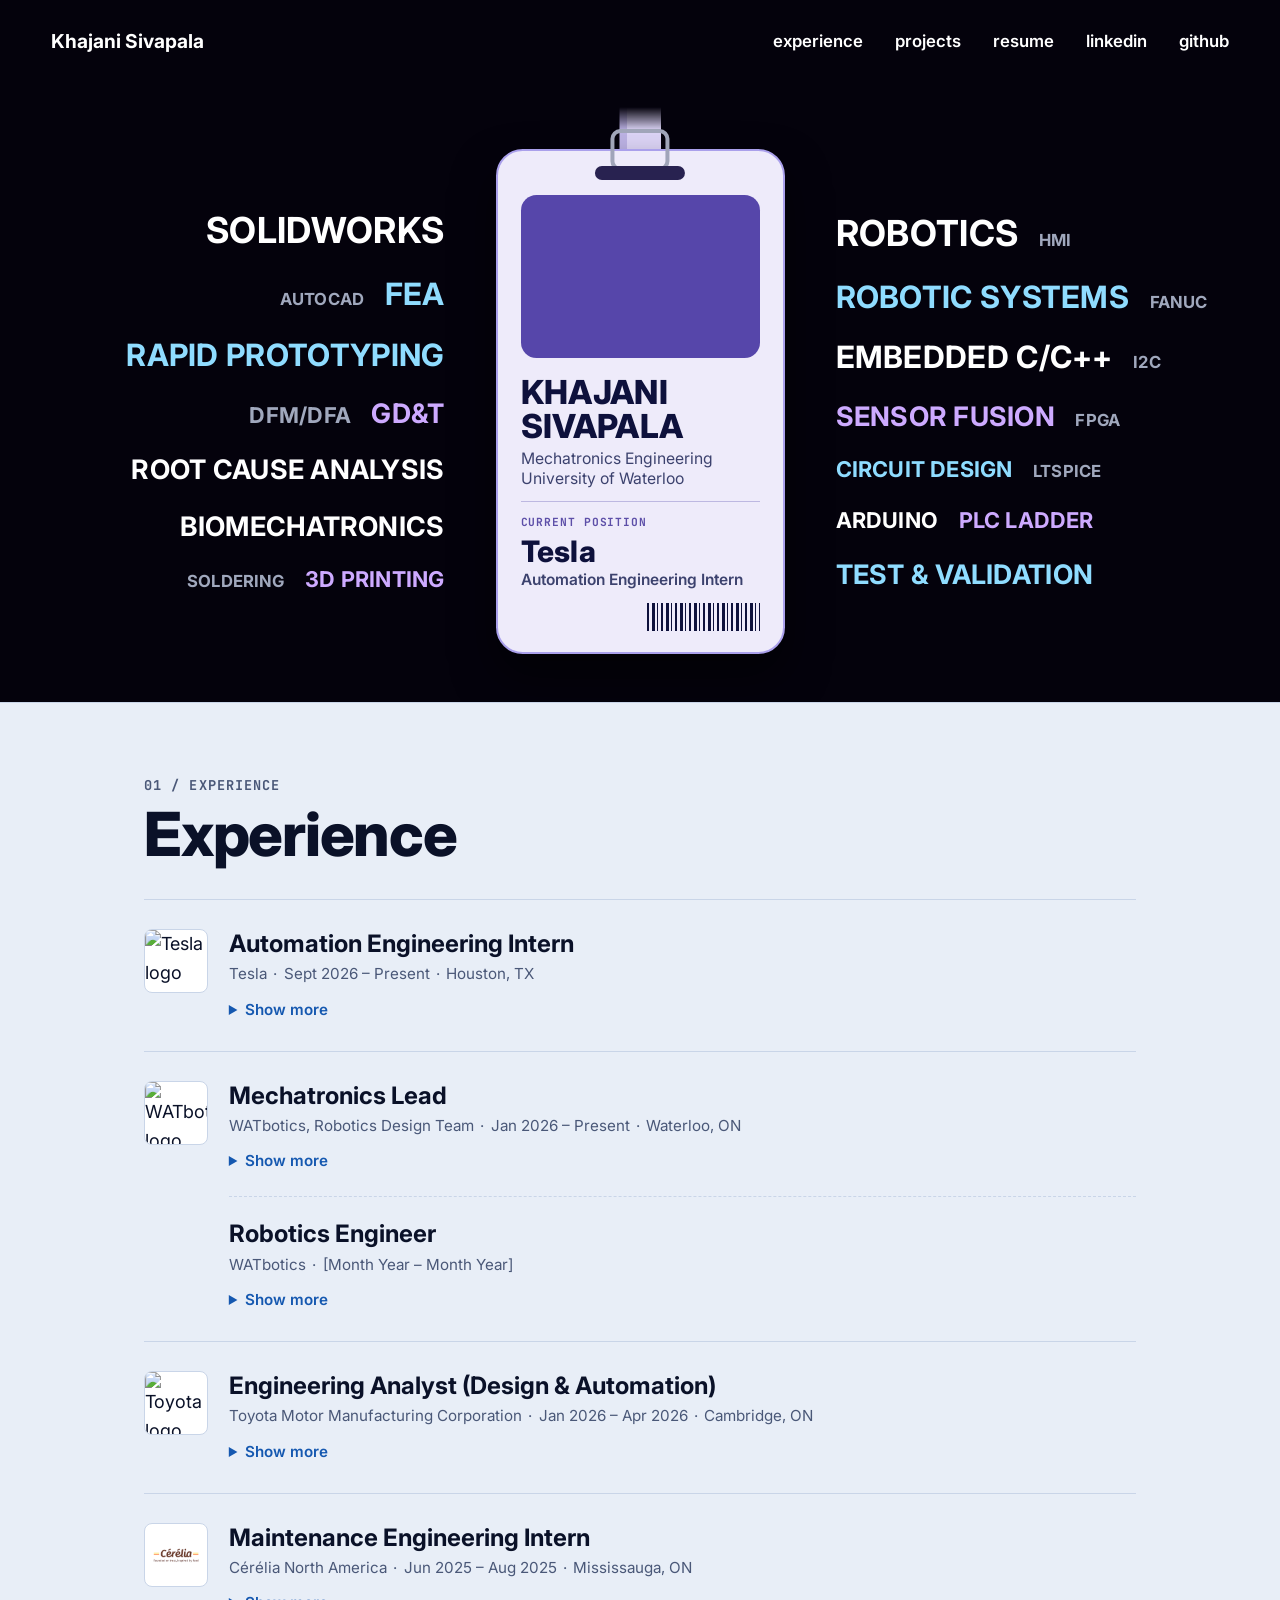
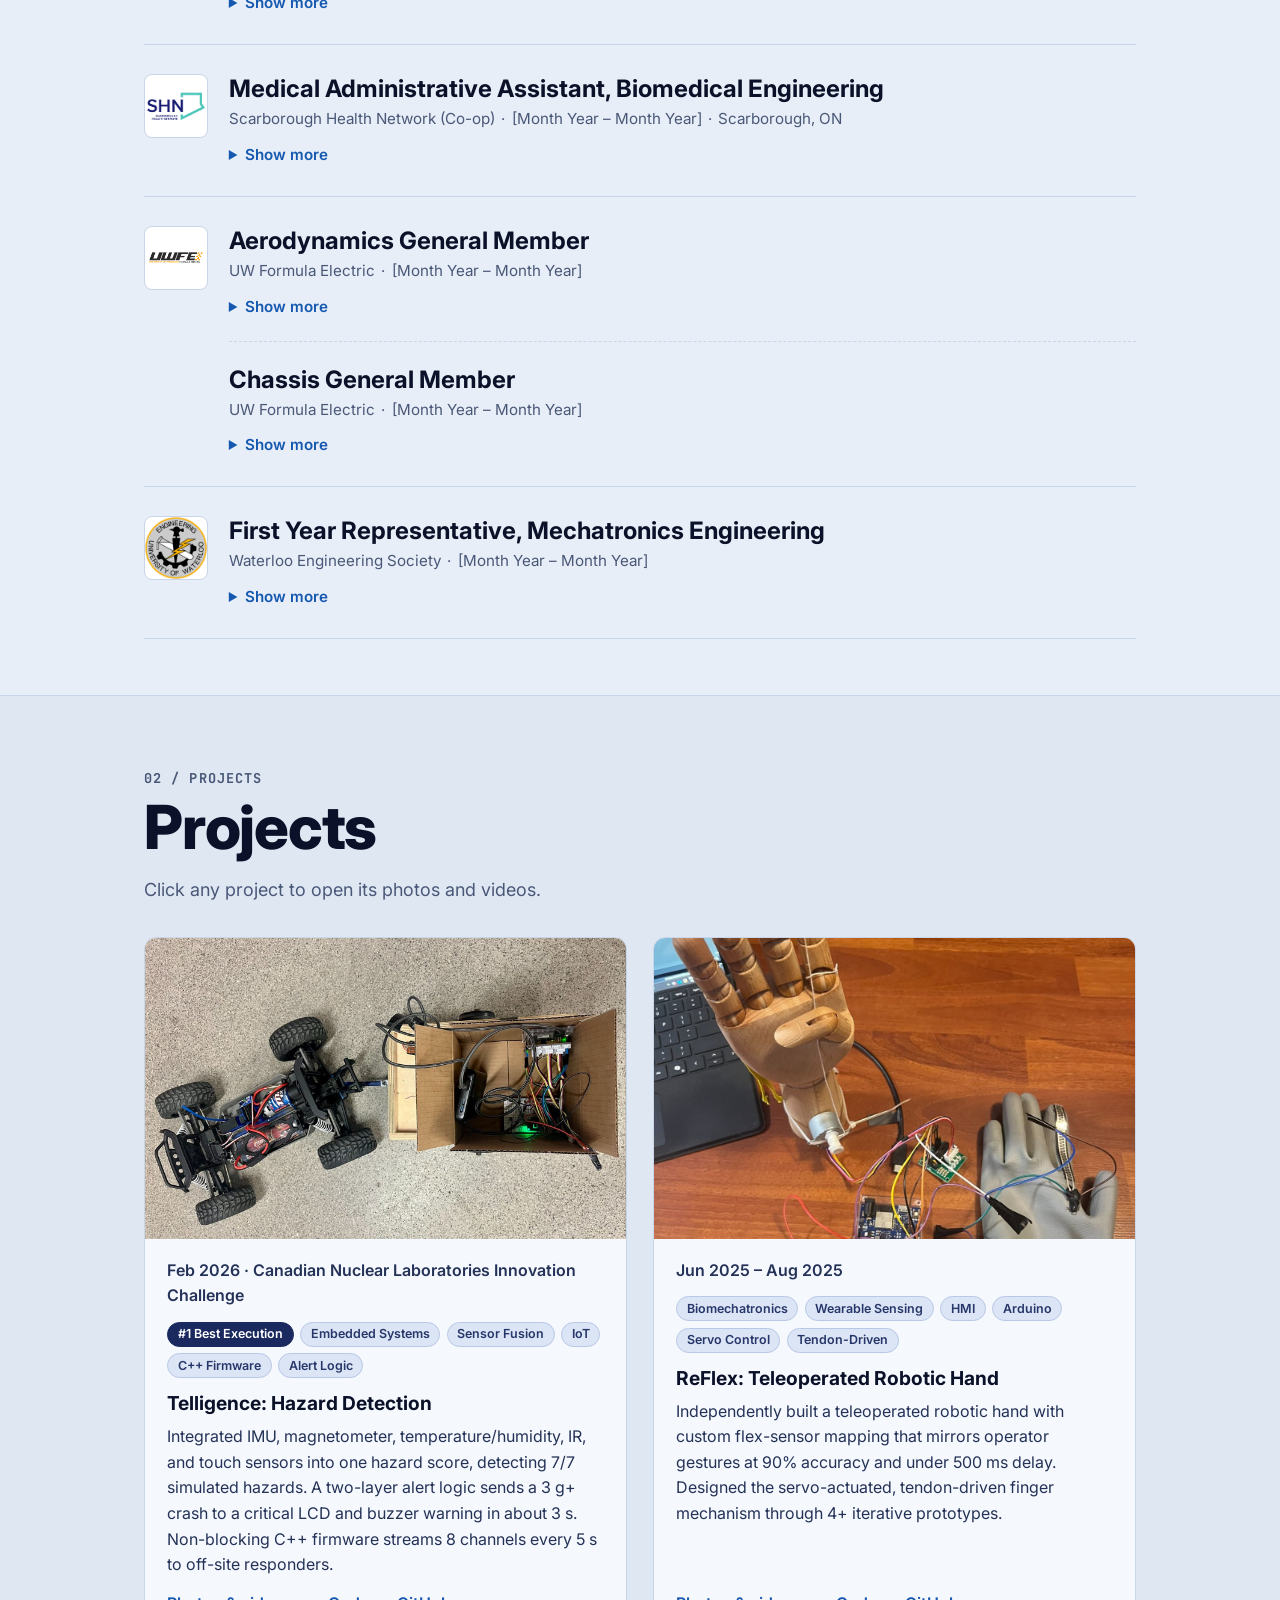
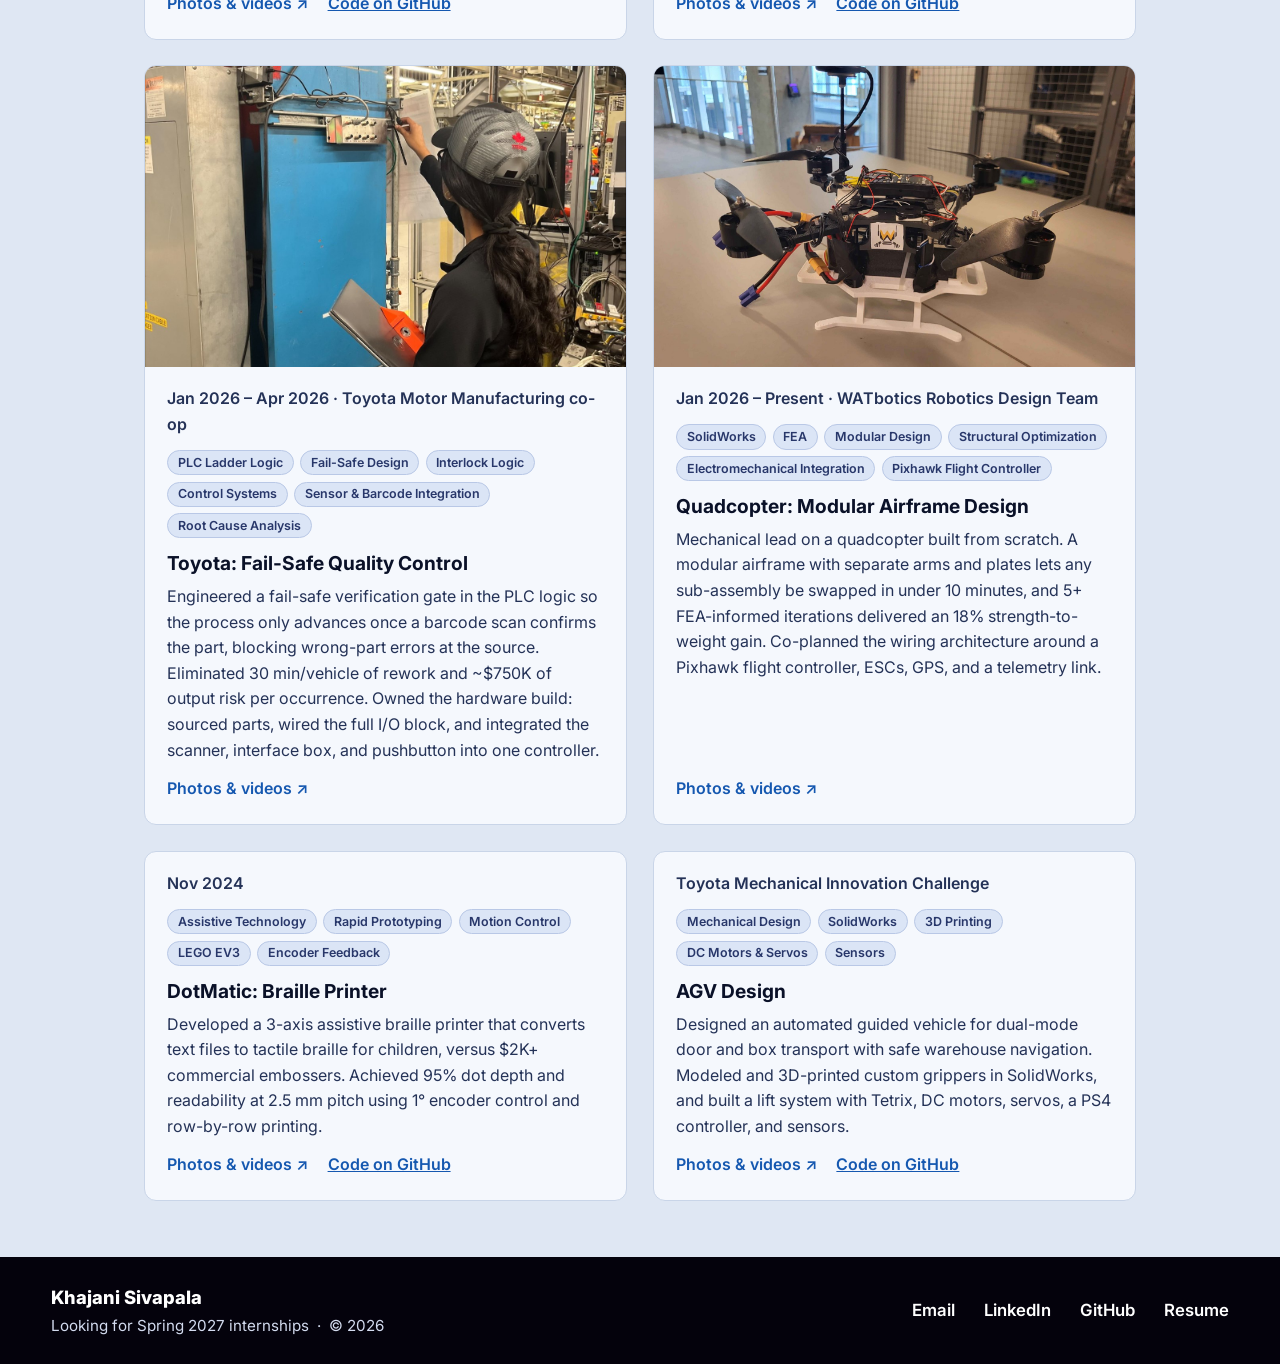
==== index.html @ 703cb893 "Update image sources for portfolio logos" ====
<!DOCTYPE html>
<html lang="en">
<head>
<meta charset="UTF-8" />
<meta name="viewport" content="width=device-width, initial-scale=1" />
<title>Khajani Sivapala | Mechatronics Engineering</title>
<meta name="description" content="Khajani Sivapala, Mechatronics Engineering at the University of Waterloo. Robotics, embedded systems, and automation. Looking for Spring 2027 internships." />

<link rel="preconnect" href="https://fonts.googleapis.com" />
<link rel="preconnect" href="https://fonts.gstatic.com" crossorigin />
<link href="https://fonts.googleapis.com/css2?family=Inter:wght@400;500;600;700;800&family=JetBrains+Mono:wght@500;700&display=swap" rel="stylesheet" />
<link rel="stylesheet" href="style.css?v=4" />
</head>
<body>

<!-- ============================================================
     HERO
     Background = images/hero-bg.jpg (set in style.css).
     The badge and words are real text, so edit them freely.
     ============================================================ -->
<header class="hero">
  <nav class="topbar" aria-label="Main">
    <a class="brand" href="#top">Khajani Sivapala</a>
    <ul class="nav-links">
      <li><a href="#experience">experience</a></li>
      <li><a href="#projects">projects</a></li>
      <li><a href="resume.pdf" target="_blank" rel="noopener noreferrer">resume</a></li>
      <li><a href="https://www.linkedin.com/in/khajani-sivapala/" target="_blank" rel="noopener noreferrer">linkedin</a></li>
      <li><a href="https://github.com/khajani" target="_blank" rel="noopener noreferrer">github</a></li>
    </ul>
  </nav>

  <div class="stage" id="top">

    <!-- LEFT WORDS = technical skills. One <li> per row; the FIRST word in a row sits closest to the badge.
         Size: w-xl (biggest) / w-lg / w-md / w-sm / w-xs (smallest)
         Color: (none = white) / c-ice / c-lav / c-mute -->
<ul class="words words-left" aria-label="Technical skills">
  <li><span class="w w-xl">SOLIDWORKS</span></li>
  <li><span class="w w-lg c-ice">FEA</span><span class="w w-xs c-mute">AUTOCAD</span></li>
  <li><span class="w w-lg c-ice">RAPID PROTOTYPING</span></li>
  <li><span class="w w-md c-lav">GD&amp;T</span><span class="w w-sm c-mute">DFM/DFA</span></li>
  <li><span class="w w-md">ROOT CAUSE ANALYSIS</span></li>
  <li><span class="w w-md">BIOMECHATRONICS</span></li>
  <li><span class="w w-sm c-lav">3D PRINTING</span><span class="w w-xs c-mute">SOLDERING</span></li>
</ul>

    <!-- THE BADGE -->
    <div class="badge-wrap">
      <div class="lanyard" aria-hidden="true"></div>
      <article class="badge" aria-label="Name badge">
        <span class="clip" aria-hidden="true"></span>
        <span class="slot" aria-hidden="true"></span>

        <div class="photo">
          <img src="portfolio-images/headshot.jpg" alt="Photo of Khajani Sivapala" onerror="this.remove()" />
        </div>

        <h1 class="b-name">Khajani<br />Sivapala</h1>
        <p class="b-role">Mechatronics Engineering<br />University of Waterloo</p>

      <div class="b-current">
       <p class="b-label">CURRENT POSITION</p>
       <p class="b-company">Tesla</p>
       <p class="b-title">Automation Engineering Intern</p>
      </div>

        <div class="barcode" aria-hidden="true"></div>
      </article>
    </div>

    <!-- RIGHT WORDS = technical skills, same rules -->
    <ul class="words words-right" aria-label="Technical skills">
      <li><span class="w w-xl">ROBOTICS</span><span class="w w-xs c-mute">HMI</span></li>
      <li><span class="w w-lg c-ice">ROBOTIC SYSTEMS</span><span class="w w-xs c-mute">FANUC</span></li>
      <li><span class="w w-lg">EMBEDDED C/C++</span><span class="w w-xs c-mute">I2C</span></li>
      <li><span class="w w-md c-lav">SENSOR FUSION</span><span class="w w-xs c-mute">FPGA</span></li>
      <li><span class="w w-sm c-ice">CIRCUIT DESIGN</span><span class="w w-xs c-mute">LTSPICE</span></li>
      <li><span class="w w-sm">ARDUINO</span><span class="w w-sm c-lav">PLC LADDER</span></li>
      <li><span class="w w-md c-ice">TEST &amp; VALIDATION</span></li>
    </ul>
  </div>
</header>

<main>

<!-- ============================================================
     EXPERIENCE
     Every role hides its bullets behind "Show more".
     A company with two roles has two .role-block sections.
     Dates marked [Month Year] are ones your resume doesn't list: fill in or delete the role.
     ============================================================ -->
<section class="section" id="experience" aria-labelledby="exp-title">
  <div class="wrap">
    <p class="label">01 / EXPERIENCE</p>
    <h2 id="exp-title">Experience</h2>

    <article class="job">
      <img class="logo" src="portfolio-images/logos/tesla.png" alt="Tesla logo" />
      <div class="job-body">
        <div class="role-block">
          <h3>Automation Engineering Intern</h3>
          <p class="meta">Tesla <span class="sep">·</span> Sept 2026 – Present <span class="sep">·</span> Houston, TX</p>
          <details>
            <summary>Show more</summary>
            <ul>
              <li>Developing first AI-integrated camera detection on 6 stations for foreign object debris (FOD), protecting $1.1M+ Megapack/escape.</li>
              <li>Designing good/bad sample validation trials confirming FOD exceeds the AI camera's 5-pixel resolution minimum.</li>
              <li>Designing, planning, and pitching a potential capital project investment, from CAD to senior engineering reviews.</li>
            </ul>
          </details>
        </div>
      </div>
    </article>

    <article class="job">
      <img class="logo" src="portfolio-images/logos/watbotics.png" alt="WATbotics logo" />
      <div class="job-body">
        <div class="role-block">
          <h3>Mechatronics Lead</h3>
          <p class="meta">WATbotics, Robotics Design Team <span class="sep">·</span> Jan 2026 – Present <span class="sep">·</span> Waterloo, ON</p>
          <details>
            <summary>Show more</summary>
            <ul>
              <li>Leading mechanical design for a 32+ member team, running SolidWorks design reviews from concept to prototype.</li>
              <li>Optimized the quadcopter airframe for 18% higher strength-to-weight, with modular sub-assemblies for under 10 min field repairs.</li>
              <li>Redesigned motor arms over 5+ finite element analysis (FEA) iterations, cutting stress concentrations.</li>
            </ul>
          </details>
        </div>
        <div class="role-block">
          <h3>Robotics Engineer</h3>
          <p class="meta">WATbotics <span class="sep">·</span> [Month Year – Month Year]</p>
          <details>
            <summary>Show more</summary>
            <ul>
              <li>Designed and modeled the quadcopter base and propellers in SolidWorks.</li>
              <li>Helped develop the electrical schematic for component and power connections.</li>
              <li>Created the full quadcopter assembly sketch integrating mechanical and electrical systems.</li>
            </ul>
          </details>
        </div>
      </div>
    </article>

    <article class="job">
      <img class="logo" src="portfolio-images/logos/toyota.png" alt="Toyota logo" />
      <div class="job-body">
        <div class="role-block">
          <h3>Engineering Analyst (Design &amp; Automation)</h3>
          <p class="meta">Toyota Motor Manufacturing Corporation <span class="sep">·</span> Jan 2026 – Apr 2026 <span class="sep">·</span> Cambridge, ON</p>
          <details>
            <summary>Show more</summary>
            <ul>
              <li>Implemented a PLC scan-verification interlock to halt defect propagation, eliminating 30 min/vehicle of rework and ~$750K output risk per occurrence.</li>
              <li>Led failure analysis on a driveshaft press, isolating spring stiffness as the root cause and redesigning to cut faults by 70%.</li>
              <li>Redesigned the structure of a $25K, 36-unit pallet array from root cause findings, cutting repeat failures ~30%.</li>
              <li>Applied DFM/DFA to redesign a conveyor skate in SolidWorks, cutting removal time 70% with quick-release fastening.</li>
            </ul>
          </details>
        </div>
      </div>
    </article>

    <article class="job">
      <img class="logo" src="images/cerelia-logo.png" alt="Cérélia logo" />
      <div class="job-body">
        <div class="role-block">
          <h3>Maintenance Engineering Intern</h3>
          <p class="meta">Cérélia North America <span class="sep">·</span> Jun 2025 – Aug 2025 <span class="sep">·</span> Mississauga, ON</p>
          <details>
            <summary>Show more</summary>
            <ul>
              <li>Troubleshot recurring sensor faults on PLC-controlled equipment, cutting repeat failures ~20%.</li>
              <li>Engineered digital inventory tracking (CMMS) for 2,900+ parts, cutting retrieval time ~60% to speed repairs.</li>
            </ul>
          </details>
        </div>
      </div>
    </article>

    <article class="job">
      <img class="logo" src="images/shn.png" alt="Scarborough Health Network logo" />
      <div class="job-body">
        <div class="role-block">
          <h3>Medical Administrative Assistant, Biomedical Engineering</h3>
          <p class="meta">Scarborough Health Network (Co-op) <span class="sep">·</span> [Month Year – Month Year] <span class="sep">·</span> Scarborough, ON</p>
          <details>
            <summary>Show more</summary>
            <ul>
              <li>Assisted BME technicians with diagnosing and repairing neonatal incubators.</li>
              <li>Uploaded 25+ equipment data sheets and edited floor plans to update the hospital database.</li>
              <li>Organized and proofread technical documents to improve accuracy.</li>
            </ul>
          </details>
        </div>
      </div>
    </article>

    <article class="job">
      <img class="logo" src="images/uwfe_logo.png" alt="UW Formula Electric logo" />
      <div class="job-body">
        <div class="role-block">
          <h3>Aerodynamics General Member</h3>
          <p class="meta">UW Formula Electric <span class="sep">·</span> [Month Year – Month Year]</p>
          <details>
            <summary>Show more</summary>
            <ul>
              <li>Developed a carbon fiber undertray, improving structural performance.</li>
              <li>Fabricated a 260" × 180" vacuum bag to enable consistent curing.</li>
              <li>Supported aerodynamic component testing and manufacturing prep.</li>
            </ul>
          </details>
        </div>
        <div class="role-block">
          <h3>Chassis General Member</h3>
          <p class="meta">UW Formula Electric <span class="sep">·</span> [Month Year – Month Year]</p>
          <details>
            <summary>Show more</summary>
            <ul>
              <li>Ran adhesive tests to optimize steel chassis bonding.</li>
              <li>Machined chassis components to tight tolerances.</li>
              <li>Processed 20+ steel tubes and assembled the chassis frame.</li>
            </ul>
          </details>
        </div>
      </div>
    </article>

    <article class="job">
      <img class="logo" src="images/eng-logo.png" alt="Waterloo Engineering Society logo" />
      <div class="job-body">
        <div class="role-block">
          <h3>First Year Representative, Mechatronics Engineering</h3>
          <p class="meta">Waterloo Engineering Society <span class="sep">·</span> [Month Year – Month Year]</p>
          <details>
            <summary>Show more</summary>
            <ul>
              <li>Advocated for Mechatronics students and helped improve course delivery.</li>
              <li>Analyzed student surveys, contributing to an improvement in class performance of about 30%.</li>
            </ul>
          </details>
        </div>
      </div>
    </article>
  </div>
</section>

<!-- ============================================================
     PROJECTS
     ============================================================ -->
<section class="section section-projects" id="projects" aria-labelledby="proj-title">
  <div class="wrap">
    <p class="label">02 / PROJECTS</p>
    <h2 id="proj-title">Projects</h2>
    <p class="section-note">Click any project to open its photos and videos.</p>

   <div class="grid">

  <article class="card">
    <img src="portfolio-images/telligence/telligence-rover-open-box.jpg" alt="Telligence hazard detection prototype on a test vehicle" loading="lazy" />
    <div class="card-body">
      <p class="date">Feb 2026 · Canadian Nuclear Laboratories Innovation Challenge</p>
      <p class="tag-row"><span class="tag tag-award">#1 Best Execution</span><span class="tag">Embedded Systems</span><span class="tag">Sensor Fusion</span><span class="tag">IoT</span><span class="tag">C++ Firmware</span><span class="tag">Alert Logic</span></p>
      <h3><a href="https://drive.google.com/REPLACE-telligence" target="_blank" rel="noopener noreferrer">Telligence: Hazard Detection</a></h3>
      <p>Integrated IMU, magnetometer, temperature/humidity, IR, and touch sensors into one hazard score, detecting 7/7 simulated hazards. A two-layer alert logic sends a 3 g+ crash to a critical LCD and buzzer warning in about 3 s. Non-blocking C++ firmware streams 8 channels every 5 s to off-site responders.</p>
      <p class="card-links"><span class="open">Photos &amp; videos ↗</span> <a class="code-link" href="https://github.com/khajani/Telligence" target="_blank" rel="noopener noreferrer">Code on GitHub</a></p>
    </div>
  </article>

  <article class="card">
    <img src="portfolio-images/reflex/reflex-glove-and-hand-1.jpg" alt="ReFlex glove and teleoperated robotic hand" loading="lazy" />
    <div class="card-body">
      <p class="date">Jun 2025 – Aug 2025</p>
      <p class="tag-row"><span class="tag">Biomechatronics</span><span class="tag">Wearable Sensing</span><span class="tag">HMI</span><span class="tag">Arduino</span><span class="tag">Servo Control</span><span class="tag">Tendon-Driven</span></p>
      <h3><a href="https://drive.google.com/REPLACE-reflex" target="_blank" rel="noopener noreferrer">ReFlex: Teleoperated Robotic Hand</a></h3>
      <p>Independently built a teleoperated robotic hand with custom flex-sensor mapping that mirrors operator gestures at 90% accuracy and under 500 ms delay. Designed the servo-actuated, tendon-driven finger mechanism through 4+ iterative prototypes.</p>
      <p class="card-links"><span class="open">Photos &amp; videos ↗</span> <a class="code-link" href="https://github.com/khajani/ReFlex-Teleoperated-Robotic-Hand" target="_blank" rel="noopener noreferrer">Code on GitHub</a></p>
    </div>
  </article>

  <article class="card">
    <img src="portfolio-images/toyota/toyota-at-control-panel.jpg" alt="Working at the PLC control panel at Toyota" loading="lazy" />
    <div class="card-body">
      <p class="date">Jan 2026 – Apr 2026 · Toyota Motor Manufacturing co-op</p>
      <p class="tag-row"><span class="tag">PLC Ladder Logic</span><span class="tag">Fail-Safe Design</span><span class="tag">Interlock Logic</span><span class="tag">Control Systems</span><span class="tag">Sensor &amp; Barcode Integration</span><span class="tag">Root Cause Analysis</span></p>
      <h3><a href="https://drive.google.com/REPLACE-toyota" target="_blank" rel="noopener noreferrer">Toyota: Fail-Safe Quality Control</a></h3>
      <p>Engineered a fail-safe verification gate in the PLC logic so the process only advances once a barcode scan confirms the part, blocking wrong-part errors at the source. Eliminated 30 min/vehicle of rework and ~$750K of output risk per occurrence. Owned the hardware build: sourced parts, wired the full I/O block, and integrated the scanner, interface box, and pushbutton into one controller.</p>
      <p class="card-links"><span class="open">Photos &amp; videos ↗</span></p>
    </div>
  </article>

  <article class="card">
    <img src="portfolio-images/drone/drone-assembled.jpg" alt="Assembled WATbotics quadcopter" loading="lazy" />
    <div class="card-body">
      <p class="date">Jan 2026 – Present · WATbotics Robotics Design Team</p>
      <p class="tag-row"><span class="tag">SolidWorks</span><span class="tag">FEA</span><span class="tag">Modular Design</span><span class="tag">Structural Optimization</span><span class="tag">Electromechanical Integration</span><span class="tag">Pixhawk Flight Controller</span></p>
      <h3><a href="https://drive.google.com/REPLACE-quadcopter" target="_blank" rel="noopener noreferrer">Quadcopter: Modular Airframe Design</a></h3>
      <p>Mechanical lead on a quadcopter built from scratch. A modular airframe with separate arms and plates lets any sub-assembly be swapped in under 10 minutes, and 5+ FEA-informed iterations delivered an 18% strength-to-weight gain. Co-planned the wiring architecture around a Pixhawk flight controller, ESCs, GPS, and a telemetry link.</p>
      <p class="card-links"><span class="open">Photos &amp; videos ↗</span></p>
    </div>
  </article>

  <article class="card">
    <!-- NEEDS AN IMAGE: upload portfolio-images/dotmatic-printer.jpg (the onerror hides the broken icon until then) -->
    <img src="portfolio-images/dotmatic-printer.jpg" alt="DotMatic braille printer" loading="lazy" onerror="this.remove()" />
    <div class="card-body">
      <p class="date">Nov 2024</p>
      <p class="tag-row"><span class="tag">Assistive Technology</span><span class="tag">Rapid Prototyping</span><span class="tag">Motion Control</span><span class="tag">LEGO EV3</span><span class="tag">Encoder Feedback</span></p>
      <h3><a href="https://drive.google.com/REPLACE-dotmatic" target="_blank" rel="noopener noreferrer">DotMatic: Braille Printer</a></h3>
      <p>Developed a 3-axis assistive braille printer that converts text files to tactile braille for children, versus $2K+ commercial embossers. Achieved 95% dot depth and readability at 2.5 mm pitch using 1° encoder control and row-by-row printing.</p>
      <p class="card-links"><span class="open">Photos &amp; videos ↗</span> <a class="code-link" href="https://github.com/khajani/DotMatic" target="_blank" rel="noopener noreferrer">Code on GitHub</a></p>
    </div>
  </article>

  <article class="card">
    <!-- NEEDS AN IMAGE: upload portfolio-images/agv-robot.jpg (the onerror hides the broken icon until then) -->
    <img src="portfolio-images/agv-robot.jpg" alt="Automated guided vehicle design" loading="lazy" onerror="this.remove()" />
    <div class="card-body">
      <p class="date">Toyota Mechanical Innovation Challenge</p>
      <p class="tag-row"><span class="tag">Mechanical Design</span><span class="tag">SolidWorks</span><span class="tag">3D Printing</span><span class="tag">DC Motors &amp; Servos</span><span class="tag">Sensors</span></p>
      <h3><a href="https://drive.google.com/REPLACE-agv" target="_blank" rel="noopener noreferrer">AGV Design</a></h3>
      <p>Designed an automated guided vehicle for dual-mode door and box transport with safe warehouse navigation. Modeled and 3D-printed custom grippers in SolidWorks, and built a lift system with Tetrix, DC motors, servos, a PS4 controller, and sensors.</p>
      <p class="card-links"><span class="open">Photos &amp; videos ↗</span> <a class="code-link" href="https://github.com/khajani/Toyota-Mechanical-Innovation-Challenge-2025" target="_blank" rel="noopener noreferrer">Code on GitHub</a></p>
    </div>
  </article>

</div>
  </div>
</section>

</main>

<!-- ============================================================
     FOOTER (slim)
     ============================================================ -->
<footer class="footer">
  <div class="footer-inner">
    <div class="footer-left">
      <p class="footer-name">Khajani Sivapala</p>
      <p class="footer-line">Looking for Spring 2027 internships &nbsp;·&nbsp; &copy; <span id="year">2026</span></p>
    </div>
    <ul class="footer-links">
      <li><a href="mailto:ksivapal@uwaterloo.ca">Email</a></li>
      <li><a href="https://www.linkedin.com/in/khajani-sivapala/" target="_blank" rel="noopener noreferrer">LinkedIn</a></li>
      <li><a href="https://github.com/khajani" target="_blank" rel="noopener noreferrer">GitHub</a></li>
      <li><a href="resume.pdf" target="_blank" rel="noopener noreferrer">Resume</a></li>
    </ul>
  </div>
</footer>

<script src="scripts.js"></script>
</body>
</html>
---- style.css ----
/* ==========================================================
   COLORS & FONTS  (change here, updates the whole site)
   ========================================================== */
:root {
  --night: #04020c;        /* hero/footer base */
  --navy: #0a1128;         /* main dark text on light areas */
  --page: #e8eef7;         /* light blue-gray page */
  --card: #f5f8fd;         /* card surface */
  --line: #c9d5e8;         /* thin dividers */
  --muted: #4a5878;        /* secondary text (passes contrast) */
  --link: #1558b0;         /* links on light areas (passes contrast) */
  --ice: #8fdcff;          /* accent on dark areas */
  --lav: #cdaaff;          /* second accent on dark areas */

  --sans: "Inter", system-ui, -apple-system, "Segoe UI", Roboto, Arial, sans-serif;
  --mono: "JetBrains Mono", ui-monospace, Menlo, Consolas, monospace;
}

* { box-sizing: border-box; }
html { scroll-behavior: smooth; }
body {
  margin: 0;
  font-family: var(--sans);
  font-size: 18px;
  line-height: 1.6;
  color: var(--navy);
  background: var(--page);
}
img { max-width: 100%; display: block; }
a { color: var(--link); }
a:focus-visible, summary:focus-visible {
  outline: 3px solid #1b6fd1;
  outline-offset: 3px;
  border-radius: 4px;
}
.wrap { max-width: 1040px; margin: 0 auto; padding: 0 1.5rem; }

/* ==========================================================
   HERO  (background = images/hero-bg.jpg, nothing else baked in)
   ========================================================== */
.hero {
  position: relative;
  overflow: hidden;                 /* so the badge drops in from the top edge */
  color: #fff;
  background: var(--night) url("images/hero-bg.jpg") center / cover no-repeat;
  padding-bottom: 3rem;
}

.topbar {
  position: relative;
  z-index: 5;
  display: flex;
  justify-content: space-between;
  align-items: center;
  gap: 1rem 2rem;
  flex-wrap: wrap;
  padding: 1.6rem clamp(1.2rem, 4vw, 4rem);
}
.brand {
  color: #fff;
  font-weight: 700;
  font-size: 1.2rem;
  text-decoration: none;
}
.nav-links {
  display: flex;
  flex-wrap: wrap;
  gap: 0.4rem 2rem;
  list-style: none;
  margin: 0;
  padding: 0;
}
.nav-links a {
  color: #fff;
  font-weight: 600;
  font-size: 1.05rem;
  text-decoration: none;
  padding: 0.3rem 0;
}
.nav-links a:hover { text-decoration: underline; text-underline-offset: 5px; }
.hero a:focus-visible { outline-color: var(--ice); }

/* ---- Stage: words | badge | words ---- */
.stage {
  display: grid;
  grid-template-columns: minmax(0, 1fr) auto minmax(0, 1fr);
  align-items: center;
  gap: clamp(1.5rem, 4vw, 4.5rem);
  max-width: 1500px;
  margin: 0 auto;
  padding: 4.2rem clamp(1rem, 3vw, 3rem) 0;
}

/* ---- Word columns ---- */
.words {
  list-style: none;
  margin: 0;
  padding: 0;
  display: flex;
  flex-direction: column;
  gap: clamp(0.9rem, 2.2vw, 2.1rem);
}
.words li {
  display: flex;
  align-items: baseline;
  gap: clamp(0.8rem, 1.6vw, 1.6rem);
  line-height: 1.05;
}
/* left column: flush to the badge's left edge, first word closest to badge */
.words-left { text-align: right; }
.words-left li { flex-direction: row-reverse; justify-content: flex-start; }
/* right column: flush to the badge's right edge */
.words-right li { justify-content: flex-start; }

.w {
  font-weight: 700;
  letter-spacing: 0.01em;
  color: #fff;
  white-space: nowrap;
}
.w-xl { font-size: clamp(1.6rem, 2.8vw, 3.3rem); }
.w-lg { font-size: clamp(1.45rem, 2.4vw, 2.8rem); }
.w-md { font-size: clamp(1.25rem, 2.1vw, 2.5rem); }
.w-sm { font-size: clamp(1.1rem, 1.7vw, 2rem); }
.w-xs { font-size: clamp(1rem, 1.3vw, 1.5rem); }
.c-ice  { color: var(--ice); }
.c-lav  { color: var(--lav); }
.c-mute { color: #c8d2ea; opacity: 0.8; }

/* ---- Badge ---- */
.badge-wrap {
  position: relative;
  /* One-time slide down. Delete the animation line for a fully static badge. */
  animation: badge-slide 1.8s cubic-bezier(0.22, 1, 0.36, 1) 0.4s both;
  will-change: transform, opacity;
}
@keyframes badge-slide {
  from { transform: translateY(-110%); opacity: 0; }
  to   { transform: translateY(0);     opacity: 1; }
}
@media (prefers-reduced-motion: reduce) {
  .badge-wrap { animation: none; }
}

.lanyard {
  position: absolute;
  left: 50%;
  bottom: calc(100% - 0.6rem);
  width: 2.6rem;
  height: 3.2rem;
  transform: translateX(-50%);
  background: linear-gradient(90deg, #beb4e6 0 18%, #ded6f8 18% 100%);
  -webkit-mask-image: linear-gradient(to top, #000 55%, transparent);
          mask-image: linear-gradient(to top, #000 55%, transparent);
}

.badge {
  /* Everything inside is sized in em, so changing this one font-size scales the whole badge. */
  font-size: clamp(14px, 1.1vw, 18px);
  position: relative;
  width: 20.5em;
  padding: 3.1em 1.6em 1.5em;
  border-radius: 1.9em;
  background: #eeebfa;
  border: 0.2em solid #aaa0eb;
  color: #0e113c;
  box-shadow: 0 1.6em 3em rgba(0, 0, 0, 0.55);
}
.slot {
  position: absolute;
  top: 1.05em;
  left: 50%;
  width: 6.4em;
  height: 1em;
  transform: translateX(-50%);
  border-radius: 1em;
  background: #282250;
}
.clip {
  position: absolute;
  top: -1.55em;
  left: 50%;
  width: 4.2em;
  height: 3em;
  transform: translateX(-50%);
  border: 0.32em solid #a0a5b9;
  border-radius: 0.7em;
}

.photo {
  height: 11.6em;
  border-radius: 1.1em;
  overflow: hidden;
  background: #5646aa;
}
.photo img { width: 100%; height: 100%; object-fit: cover; object-position: center 20%; }

.b-name {
  margin: 0.55em 0 0.15em;
  font-family: var(--sans);
  font-weight: 800;
  font-size: 2.35em;
  line-height: 1.02;
  letter-spacing: 0.01em;
  text-transform: uppercase;
  color: #0e113c;
}
.b-role {
  margin: 0 0 0.7em;
  font-size: 1.12em;
  line-height: 1.3;
  color: #3c426e;
  padding-bottom: 0.7em;
  border-bottom: 1px solid #bdb8e1;
}
.b-fields { margin: 0; font-size: 1em; }
.b-fields div { display: flex; gap: 0.6em; padding: 0.2em 0; align-items: baseline; }
.b-fields dt {
  flex: 0 0 4.6em;
  font-family: var(--mono);
  font-size: 0.8em;
  font-weight: 700;
  color: #5d4fa8;
}
.b-fields dd { margin: 0; font-weight: 700; font-size: 0.96em; line-height: 1.3; }
.b-current { margin: 0; }
.b-label {
  margin: 0 0 0.35em;
  font-family: var(--mono);
  font-size: 0.8em;
  font-weight: 700;
  letter-spacing: 0.08em;
  color: #5d4fa8;
}
.b-title { margin: 0.2em 0 0; font-weight: 600; font-size: 1.1em; line-height: 1.3; color: #3c426e; }
.b-company { margin: 0; font-weight: 800; font-size: 2.1em; line-height: 1.1; letter-spacing: 0.01em; color: #0e113c; }
.barcode {
  height: 2em;
  width: 8em;
  margin: 0.9em 0 0 auto;
  background: repeating-linear-gradient(
    90deg,
    #0e113c 0 2px, transparent 2px 5px,
    #0e113c 5px 8px, transparent 8px 10px,
    #0e113c 10px 11px, transparent 11px 14px
  );
}

/* ---- Status line ---- */
.status {
  text-align: center;
  margin: 2rem 1rem 0;
  font-weight: 700;
  font-size: clamp(1rem, 1.5vw, 1.4rem);
  letter-spacing: 0.04em;
  color: var(--ice);
}

/* ---- Hero on tablets and phones: badge first, words become tags ---- */
@media (max-width: 1000px) {
  .stage {
    display: flex;
    flex-direction: column;
    align-items: center;
    gap: 2rem;
    padding-top: 3.4rem;
  }
  .badge-wrap { order: -1; }
  .badge { font-size: clamp(14px, 3.6vw, 18px); }
  .words {
    flex-direction: row;
    flex-wrap: wrap;
    justify-content: center;
    gap: 0.6rem;
  }
  .words li { display: contents; }
  .words .w {
    font-size: 1rem;
    padding: 0.3rem 0.8rem;
    border: 1px solid rgba(255, 255, 255, 0.3);
    border-radius: 999px;
    background: rgba(255, 255, 255, 0.06);
  }
}

/* ==========================================================
   SECTIONS
   ========================================================== */
.section { padding: 4.5rem 0 3.5rem; border-top: 1px solid var(--line); }
.label {
  margin: 0 0 0.4rem;
  font-family: var(--mono);
  font-size: 0.85rem;
  font-weight: 700;
  letter-spacing: 0.08em;
  color: var(--muted);
}
.section h2 {
  margin: 0 0 2rem;
  font-family: var(--sans);
  font-weight: 800;
  font-size: clamp(2.4rem, 5.2vw, 3.8rem);
  line-height: 1.05;
  letter-spacing: -0.02em;
  color: var(--navy);
}
.section-note { margin: -1rem 0 2rem; color: var(--muted); }

/* ---- Experience (LinkedIn-style rows) ---- */
.job {
  display: flex;
  gap: 1.3rem;
  padding: 1.8rem 0;
  border-top: 1px solid var(--line);
}
.job:last-of-type { border-bottom: 1px solid var(--line); }
.logo {
  flex: 0 0 64px;
  width: 64px;
  height: 64px;
  object-fit: contain;
  border-radius: 8px;
  background: #fff;
  border: 1px solid var(--line);
}
.job-body { flex: 1; min-width: 0; }
.role-block + .role-block {
  margin-top: 1.4rem;
  padding-top: 1.4rem;
  border-top: 1px dashed var(--line);
}
.role-block h3 {
  margin: 0;
  font-family: var(--sans);
  font-weight: 700;
  font-size: clamp(1.25rem, 2.2vw, 1.5rem);
  line-height: 1.25;
}
.meta { margin: 0.2rem 0 0.7rem; color: var(--muted); font-size: 0.95rem; }
.sep { margin: 0 0.15rem; }
.role-block ul { margin: 0; padding-left: 1.2rem; }
.role-block li { margin-bottom: 0.35rem; color: #1d2a4d; }
details { margin-top: 0.3rem; }
summary {
  cursor: pointer;
  color: var(--link);
  font-weight: 600;
  font-size: 0.95rem;
  width: fit-content;
}
details ul { margin-top: 0.5rem; }
.certs { margin: 1.8rem 0 0; color: var(--muted); font-size: 0.98rem; }

/* ---- Projects ---- */
.section-projects { background: #dfe7f3; }
.grid {
  display: grid;
  grid-template-columns: repeat(2, minmax(0, 1fr));
  gap: 1.6rem;
}
.card {
  position: relative;               /* lets the title link cover the whole card */
  display: flex;
  flex-direction: column;
  background: var(--card);
  border: 1px solid var(--line);
  border-radius: 12px;
  overflow: hidden;
}
.card:hover, .card:focus-within { border-color: #1558b0; box-shadow: 0 6px 18px rgba(10, 17, 40, 0.15); }
.card img { width: 100%; aspect-ratio: 16 / 10; object-fit: cover; background: #fff; }
.card-body { padding: 1.2rem 1.4rem 1.4rem; display: flex; flex-direction: column; flex: 1; }
.date { margin: 0 0 0.4rem; font-size: 0.85rem; font-weight: 600; color: var(--muted); }
.tag-row { margin: 0 0 0.7rem; display: flex; flex-wrap: wrap; gap: 0.4rem; align-items: center; }
.tag {
  font-size: 0.78rem;
  font-weight: 600;
  color: #28376a;
  background: #dbe5f6;
  border: 1px solid #b9c8e6;
  border-radius: 999px;
  padding: 0.1rem 0.6rem;
}
.tag-award { background: #1a2a5e; color: #fff; border-color: #1a2a5e; }
.card h3 { margin: 0 0 0.5rem; font-size: 1.2rem; line-height: 1.3; font-weight: 700; }
.card h3 a { color: var(--navy); text-decoration: none; }
.card h3 a::after { content: ""; position: absolute; inset: 0; }   /* whole card clickable */
.card h3 a:hover { color: var(--link); }
.card p { margin: 0 0 0.8rem; color: #243257; font-size: 1rem; }
.card-links { margin: auto 0 0 !important; display: flex; gap: 1.2rem; flex-wrap: wrap; font-weight: 600; font-size: 0.95rem; }
.open { color: var(--link); }
.code-link { position: relative; z-index: 2; }                      /* stays clickable above the card link */

.more-title {
  margin: 3rem 0 0.8rem;
  font-family: var(--sans);
  font-weight: 800;
  font-size: 1.7rem;
  letter-spacing: -0.01em;
}
.more-list { list-style: none; margin: 0; padding: 0; border-top: 1px solid var(--line); }
.more-list li { border-bottom: 1px solid var(--line); }
.more-list a { display: block; padding: 0.9rem 0; color: #243257; text-decoration: none; }
.more-list a:hover strong { text-decoration: underline; }
.more-list strong { color: var(--navy); }

/* ==========================================================
   FOOTER (slim, same background image as the hero)
   ========================================================== */
.footer {
  position: relative;
  overflow: hidden;
  background: var(--night);
  color: #fff;
  padding: 1.6rem clamp(1.2rem, 4vw, 4rem);
}
.footer::before {
  content: "";
  position: absolute;
  inset: 0;
  background: url("images/hero-bg.jpg") 85% 100% / cover no-repeat;
  transform: scaleX(-1);
}
.footer-inner {
  position: relative;
  max-width: 1500px;
  margin: 0 auto;
  display: flex;
  justify-content: space-between;
  align-items: center;
  flex-wrap: wrap;
  gap: 0.8rem 2rem;
}
.footer-name { margin: 0; font-weight: 800; font-size: 1.15rem; }
.footer-line { margin: 0.1rem 0 0; font-size: 0.95rem; color: #d3dbef; }
.footer-links { list-style: none; margin: 0; padding: 0; display: flex; flex-wrap: wrap; gap: 0.4rem 1.8rem; }
.footer-links a { color: #fff; font-weight: 600; font-size: 1.05rem; text-decoration: none; }
.footer-links a:hover { color: var(--ice); text-decoration: underline; text-underline-offset: 5px; }
.footer a:focus-visible { outline-color: var(--ice); }

/* ==========================================================
   PHONES
   ========================================================== */
@media (max-width: 760px) {
  body { font-size: 17px; }
  .topbar { justify-content: center; text-align: center; }
  .nav-links { justify-content: center; gap: 0.2rem 1.3rem; }
  .grid { grid-template-columns: 1fr; }
  .job { gap: 1rem; }
  .footer-inner { flex-direction: column; text-align: center; }
  .footer-links { justify-content: center; }
  .logo { flex-basis: 52px; width: 52px; height: 52px; }
  .section { padding: 3.2rem 0 2.5rem; }
}

/* ===== v6 overrides (keep at the very bottom of the file) ===== */
.b-company { margin: 0; font-weight: 800; font-size: 2.1em; line-height: 1.1; letter-spacing: 0.01em; color: #0e113c; }
.b-title { margin: 0.2em 0 0; font-weight: 600; font-size: 1.1em; line-height: 1.3; color: #3c426e; }

/* long skill names wrap instead of running off the screen */
.words li { min-width: 0; }
.w { white-space: normal; }
.words-left .w { text-align: right; }

/* smooth one-time slide down */
.badge-wrap {
  animation: badge-slide 1.8s cubic-bezier(0.22, 1, 0.36, 1) 0.4s both;
  will-change: transform, opacity;
}
@keyframes badge-slide {
  from { transform: translateY(-110%); opacity: 0; }
  to   { transform: translateY(0);     opacity: 1; }
}
@media (prefers-reduced-motion: reduce) {
  .badge-wrap { animation: none; }
}
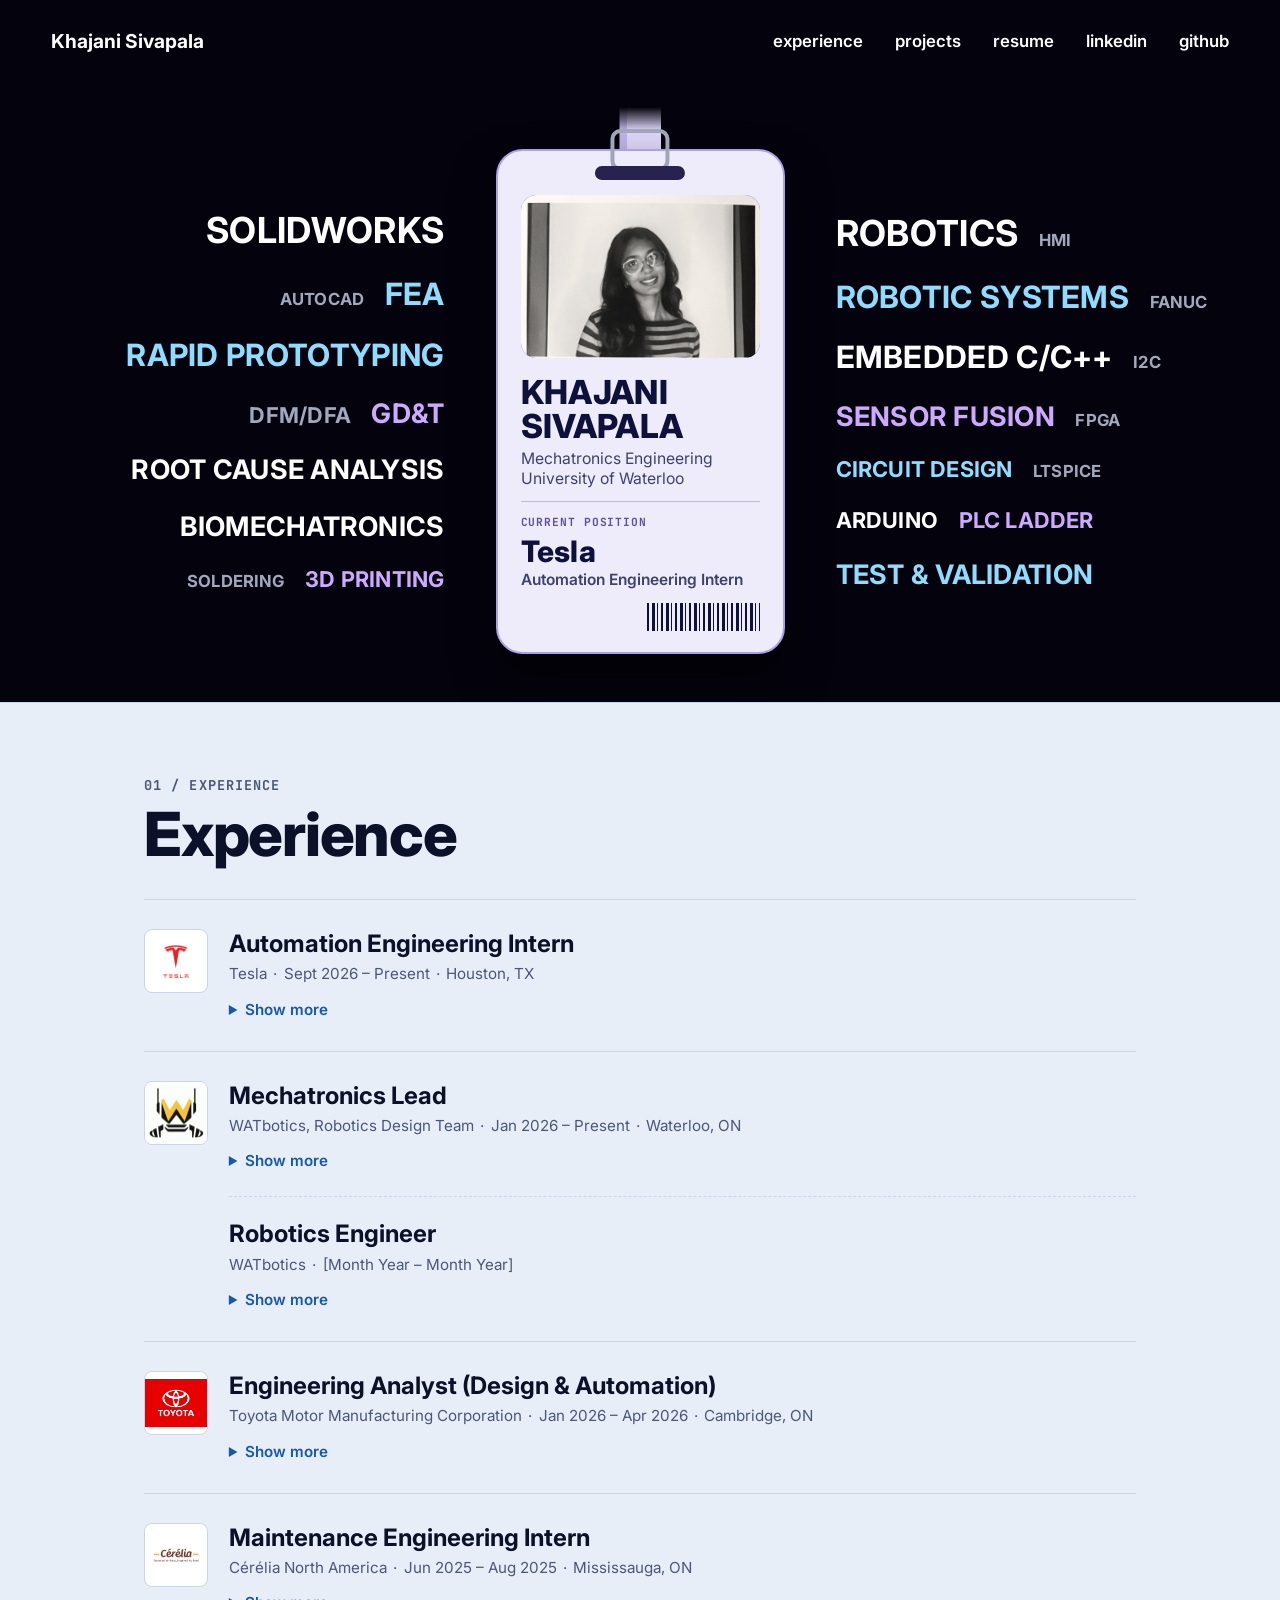
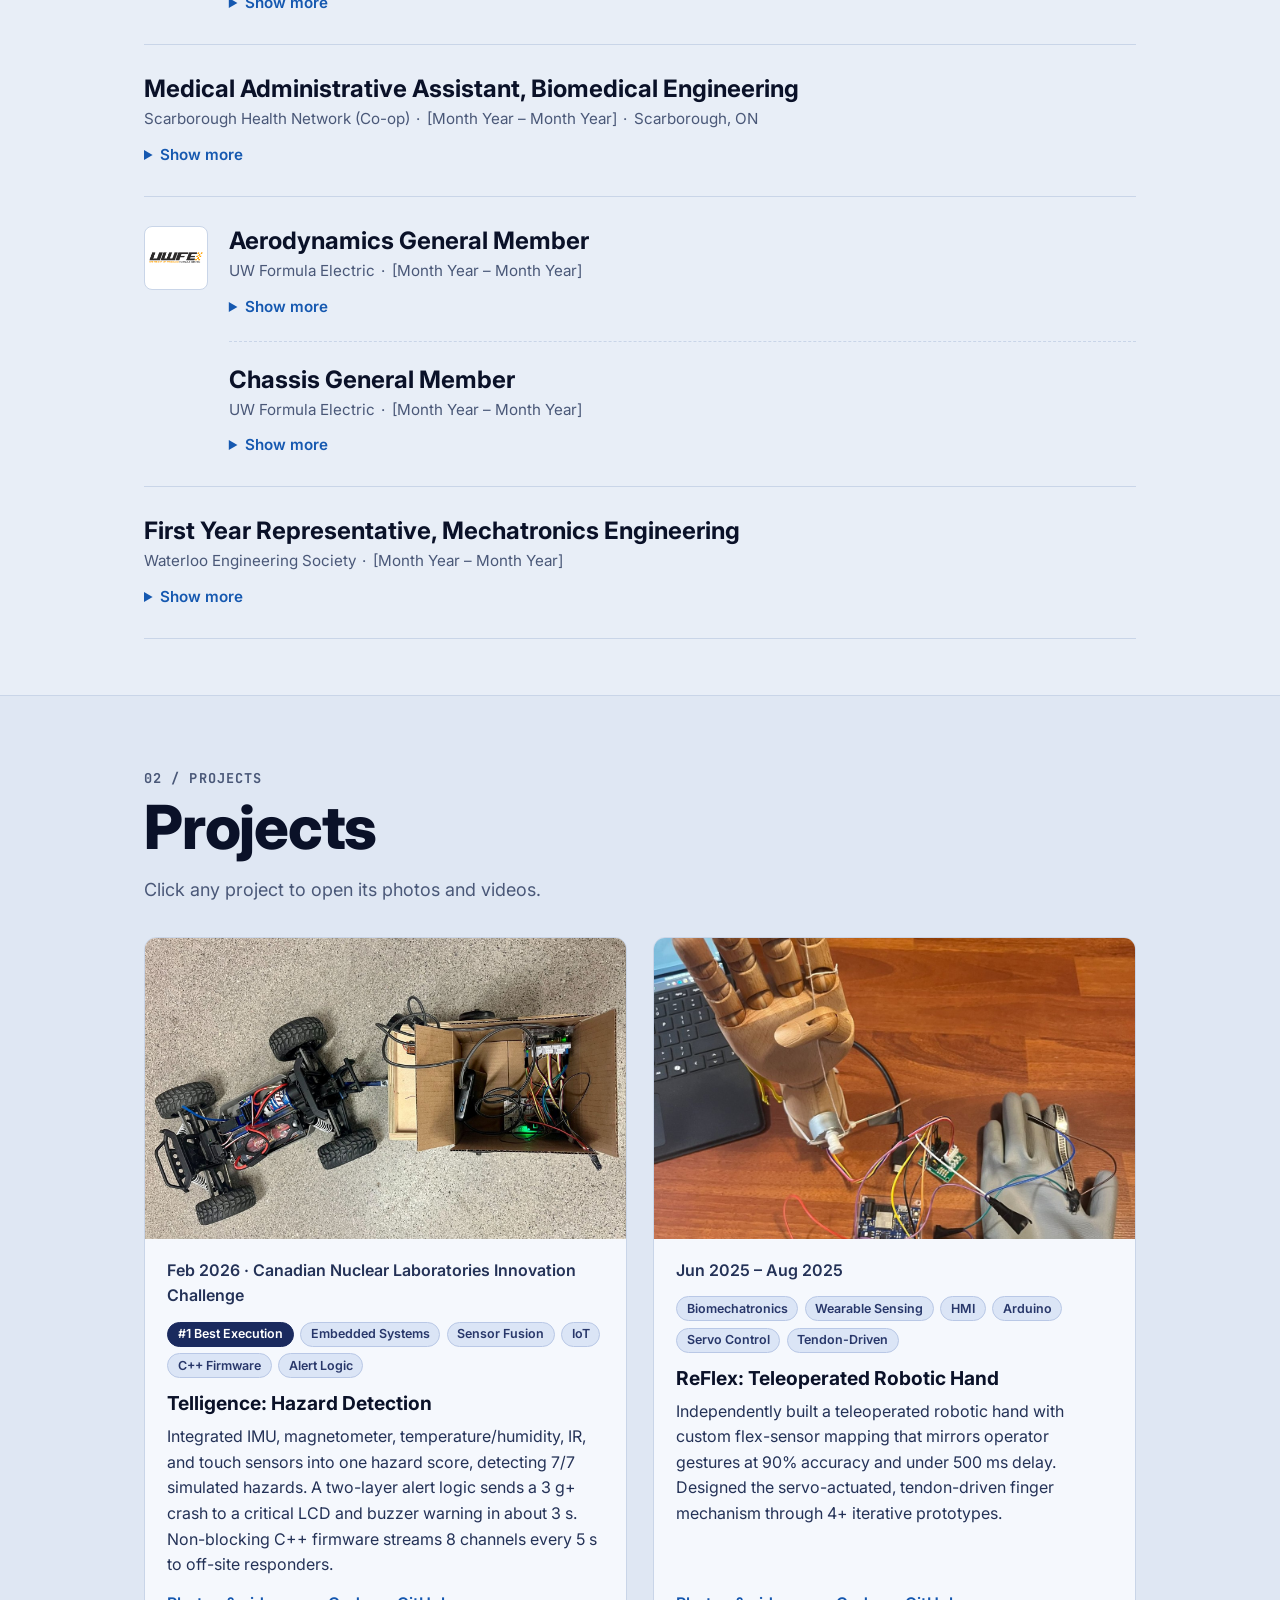
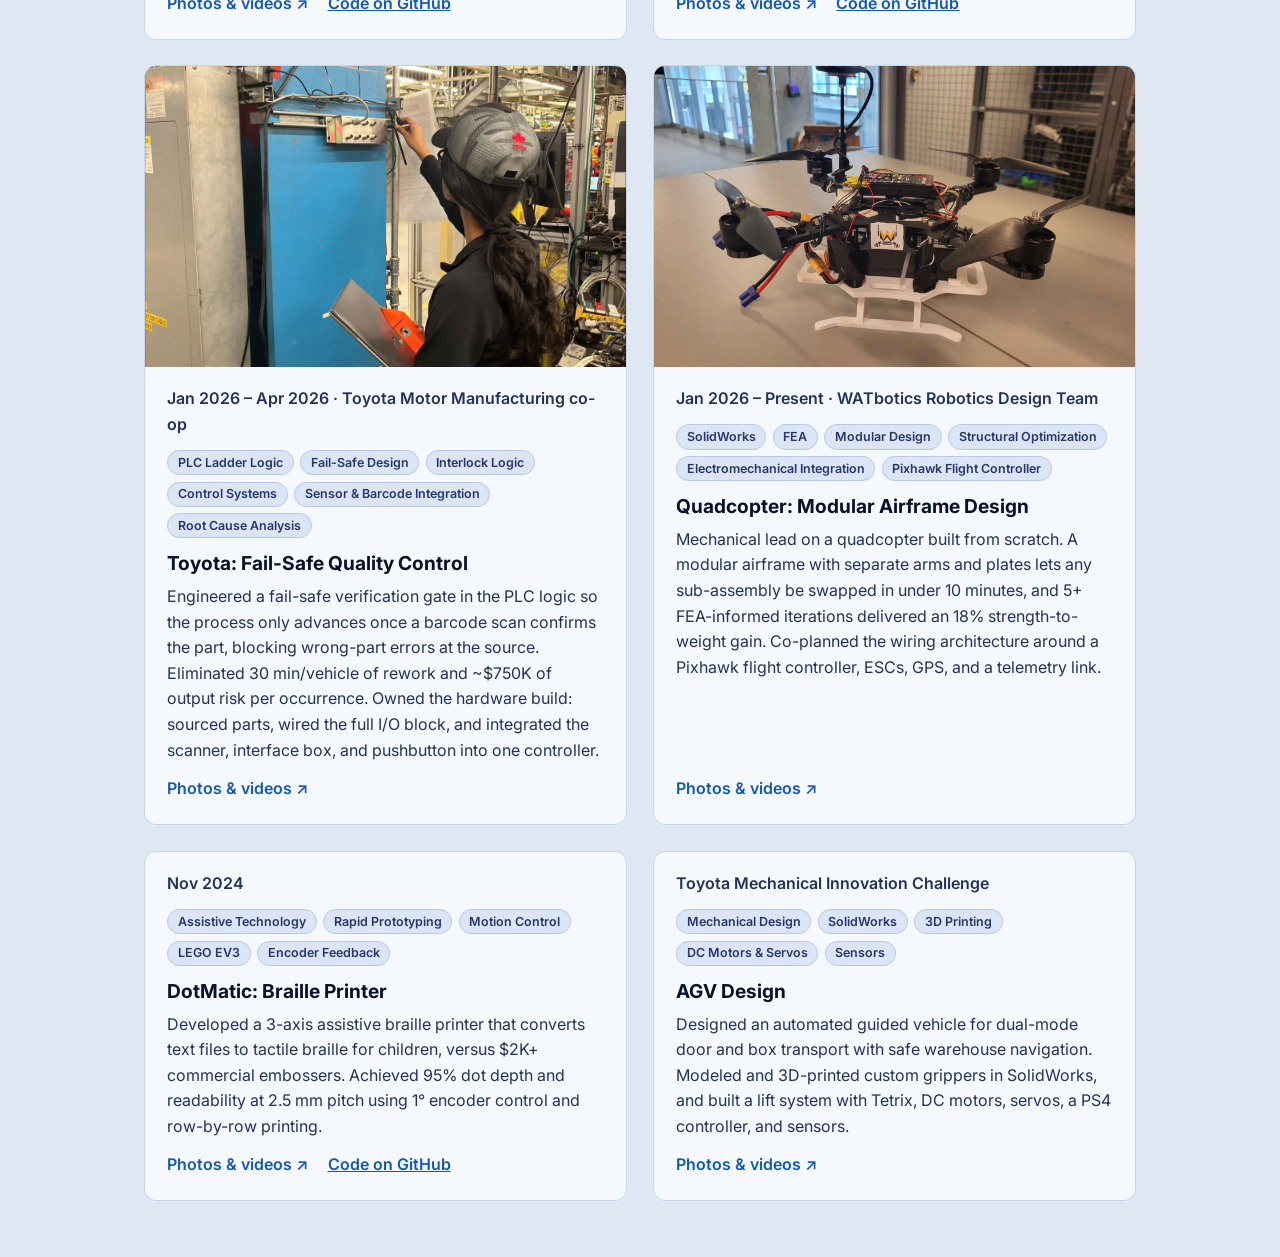
==== commit 7a4c1855: "Refactor skills list and update image sources Updated technical skills section and replaced images." ====
--- a/index.html
+++ b/index.html
@@ -15,8 +15,6 @@
 
 <!-- ============================================================
      HERO
-     Background = images/hero-bg.jpg (set in style.css).
-     The badge and words are real text, so edit them freely.
      ============================================================ -->
 <header class="hero">
   <nav class="topbar" aria-label="Main">
@@ -32,20 +30,17 @@
 
   <div class="stage" id="top">
 
-    <!-- LEFT WORDS = technical skills. One <li> per row; the FIRST word in a row sits closest to the badge.
-         Size: w-xl (biggest) / w-lg / w-md / w-sm / w-xs (smallest)
-         Color: (none = white) / c-ice / c-lav / c-mute -->
-<ul class="words words-left" aria-label="Technical skills">
-  <li><span class="w w-xl">SOLIDWORKS</span></li>
-  <li><span class="w w-lg c-ice">FEA</span><span class="w w-xs c-mute">AUTOCAD</span></li>
-  <li><span class="w w-lg c-ice">RAPID PROTOTYPING</span></li>
-  <li><span class="w w-md c-lav">GD&amp;T</span><span class="w w-sm c-mute">DFM/DFA</span></li>
-  <li><span class="w w-md">ROOT CAUSE ANALYSIS</span></li>
-  <li><span class="w w-md">BIOMECHATRONICS</span></li>
-  <li><span class="w w-sm c-lav">3D PRINTING</span><span class="w w-xs c-mute">SOLDERING</span></li>
-</ul>
-
-    <!-- THE BADGE -->
+    <ul class="words words-left" aria-label="Technical skills">
+      <li><span class="w w-xl">SOLIDWORKS</span></li>
+      <li><span class="w w-lg c-ice">FEA</span><span class="w w-xs c-mute">AUTOCAD</span></li>
+      <li><span class="w w-lg c-ice">RAPID PROTOTYPING</span></li>
+      <li><span class="w w-md c-lav">GD&amp;T</span><span class="w w-sm c-mute">DFM/DFA</span></li>
+      <li><span class="w w-md">ROOT CAUSE ANALYSIS</span></li>
+      <li><span class="w w-md">BIOMECHATRONICS</span></li>
+      <li><span class="w w-sm c-lav">3D PRINTING</span><span class="w w-xs c-mute">SOLDERING</span></li>
+    </ul>
+
+    <!-- THE BADGE (Headshot placed in ID card gap) -->
     <div class="badge-wrap">
       <div class="lanyard" aria-hidden="true"></div>
       <article class="badge" aria-label="Name badge">
@@ -53,23 +48,22 @@
         <span class="slot" aria-hidden="true"></span>
 
         <div class="photo">
-          <img src="portfolio-images/headshot.jpg" alt="Photo of Khajani Sivapala" onerror="this.remove()" />
+          <img src="portfolio-images/Pic.jpg" alt="Photo of Khajani Sivapala" />
         </div>
 
         <h1 class="b-name">Khajani<br />Sivapala</h1>
         <p class="b-role">Mechatronics Engineering<br />University of Waterloo</p>
 
-      <div class="b-current">
-       <p class="b-label">CURRENT POSITION</p>
-       <p class="b-company">Tesla</p>
-       <p class="b-title">Automation Engineering Intern</p>
-      </div>
+        <div class="b-current">
+         <p class="b-label">CURRENT POSITION</p>
+         <p class="b-company">Tesla</p>
+         <p class="b-title">Automation Engineering Intern</p>
+        </div>
 
         <div class="barcode" aria-hidden="true"></div>
       </article>
     </div>
 
-    <!-- RIGHT WORDS = technical skills, same rules -->
     <ul class="words words-right" aria-label="Technical skills">
       <li><span class="w w-xl">ROBOTICS</span><span class="w w-xs c-mute">HMI</span></li>
       <li><span class="w w-lg c-ice">ROBOTIC SYSTEMS</span><span class="w w-xs c-mute">FANUC</span></li>
@@ -85,10 +79,7 @@
 <main>
 
 <!-- ============================================================
-     EXPERIENCE
-     Every role hides its bullets behind "Show more".
-     A company with two roles has two .role-block sections.
-     Dates marked [Month Year] are ones your resume doesn't list: fill in or delete the role.
+     EXPERIENCE (Company Logos Linked Directly)
      ============================================================ -->
 <section class="section" id="experience" aria-labelledby="exp-title">
   <div class="wrap">
@@ -96,7 +87,7 @@
     <h2 id="exp-title">Experience</h2>
 
     <article class="job">
-      <img class="logo" src="portfolio-images/logos/tesla.png" alt="Tesla logo" />
+      <img class="logo" src="portfolio-images/tesla logo (1).jpg" alt="Tesla logo" />
       <div class="job-body">
         <div class="role-block">
           <h3>Automation Engineering Intern</h3>
@@ -114,7 +105,7 @@
     </article>
 
     <article class="job">
-      <img class="logo" src="portfolio-images/logos/watbotics.png" alt="WATbotics logo" />
+      <img class="logo" src="portfolio-images/watbotics logo.png" alt="WATbotics logo" />
       <div class="job-body">
         <div class="role-block">
           <h3>Mechatronics Lead</h3>
@@ -144,7 +135,7 @@
     </article>
 
     <article class="job">
-      <img class="logo" src="portfolio-images/logos/toyota.png" alt="Toyota logo" />
+      <img class="logo" src="portfolio-images/toyota logo.png" alt="Toyota logo" />
       <div class="job-body">
         <div class="role-block">
           <h3>Engineering Analyst (Design &amp; Automation)</h3>
@@ -163,7 +154,7 @@
     </article>
 
     <article class="job">
-      <img class="logo" src="images/cerelia-logo.png" alt="Cérélia logo" />
+      <img class="logo" src="portfolio-images/cerelia-logo.png" alt="Cérélia logo" />
       <div class="job-body">
         <div class="role-block">
           <h3>Maintenance Engineering Intern</h3>
@@ -180,7 +171,6 @@
     </article>
 
     <article class="job">
-      <img class="logo" src="images/shn.png" alt="Scarborough Health Network logo" />
       <div class="job-body">
         <div class="role-block">
           <h3>Medical Administrative Assistant, Biomedical Engineering</h3>
@@ -198,7 +188,7 @@
     </article>
 
     <article class="job">
-      <img class="logo" src="images/uwfe_logo.png" alt="UW Formula Electric logo" />
+      <img class="logo" src="portfolio-images/uwfe_logo.png" alt="UW Formula Electric logo" />
       <div class="job-body">
         <div class="role-block">
           <h3>Aerodynamics General Member</h3>
@@ -228,7 +218,6 @@
     </article>
 
     <article class="job">
-      <img class="logo" src="images/eng-logo.png" alt="Waterloo Engineering Society logo" />
       <div class="job-body">
         <div class="role-block">
           <h3>First Year Representative, Mechatronics Engineering</h3>
@@ -302,7 +291,6 @@
   </article>
 
   <article class="card">
-    <!-- NEEDS AN IMAGE: upload portfolio-images/dotmatic-printer.jpg (the onerror hides the broken icon until then) -->
     <img src="portfolio-images/dotmatic-printer.jpg" alt="DotMatic braille printer" loading="lazy" onerror="this.remove()" />
     <div class="card-body">
       <p class="date">Nov 2024</p>
@@ -314,41 +302,10 @@
   </article>
 
   <article class="card">
-    <!-- NEEDS AN IMAGE: upload portfolio-images/agv-robot.jpg (the onerror hides the broken icon until then) -->
     <img src="portfolio-images/agv-robot.jpg" alt="Automated guided vehicle design" loading="lazy" onerror="this.remove()" />
     <div class="card-body">
       <p class="date">Toyota Mechanical Innovation Challenge</p>
       <p class="tag-row"><span class="tag">Mechanical Design</span><span class="tag">SolidWorks</span><span class="tag">3D Printing</span><span class="tag">DC Motors &amp; Servos</span><span class="tag">Sensors</span></p>
       <h3><a href="https://drive.google.com/REPLACE-agv" target="_blank" rel="noopener noreferrer">AGV Design</a></h3>
       <p>Designed an automated guided vehicle for dual-mode door and box transport with safe warehouse navigation. Modeled and 3D-printed custom grippers in SolidWorks, and built a lift system with Tetrix, DC motors, servos, a PS4 controller, and sensors.</p>
-      <p class="card-links"><span class="open">Photos &amp; videos ↗</span> <a class="code-link" href="https://github.com/khajani/Toyota-Mechanical-Innovation-Challenge-2025" target="_blank" rel="noopener noreferrer">Code on GitHub</a></p>
-    </div>
-  </article>
-
-</div>
-  </div>
-</section>
-
-</main>
-
-<!-- ============================================================
-     FOOTER (slim)
-     ============================================================ -->
-<footer class="footer">
-  <div class="footer-inner">
-    <div class="footer-left">
-      <p class="footer-name">Khajani Sivapala</p>
-      <p class="footer-line">Looking for Spring 2027 internships &nbsp;·&nbsp; &copy; <span id="year">2026</span></p>
-    </div>
-    <ul class="footer-links">
-      <li><a href="mailto:ksivapal@uwaterloo.ca">Email</a></li>
-      <li><a href="https://www.linkedin.com/in/khajani-sivapala/" target="_blank" rel="noopener noreferrer">LinkedIn</a></li>
-      <li><a href="https://github.com/khajani" target="_blank" rel="noopener noreferrer">GitHub</a></li>
-      <li><a href="resume.pdf" target="_blank" rel="noopener noreferrer">Resume</a></li>
-    </ul>
-  </div>
-</footer>
-
-<script src="scripts.js"></script>
-</body>
-</html>
+      <p class="card-links"><span class="open">Photos &amp; videos ↗</span> <a class="code-link" href="
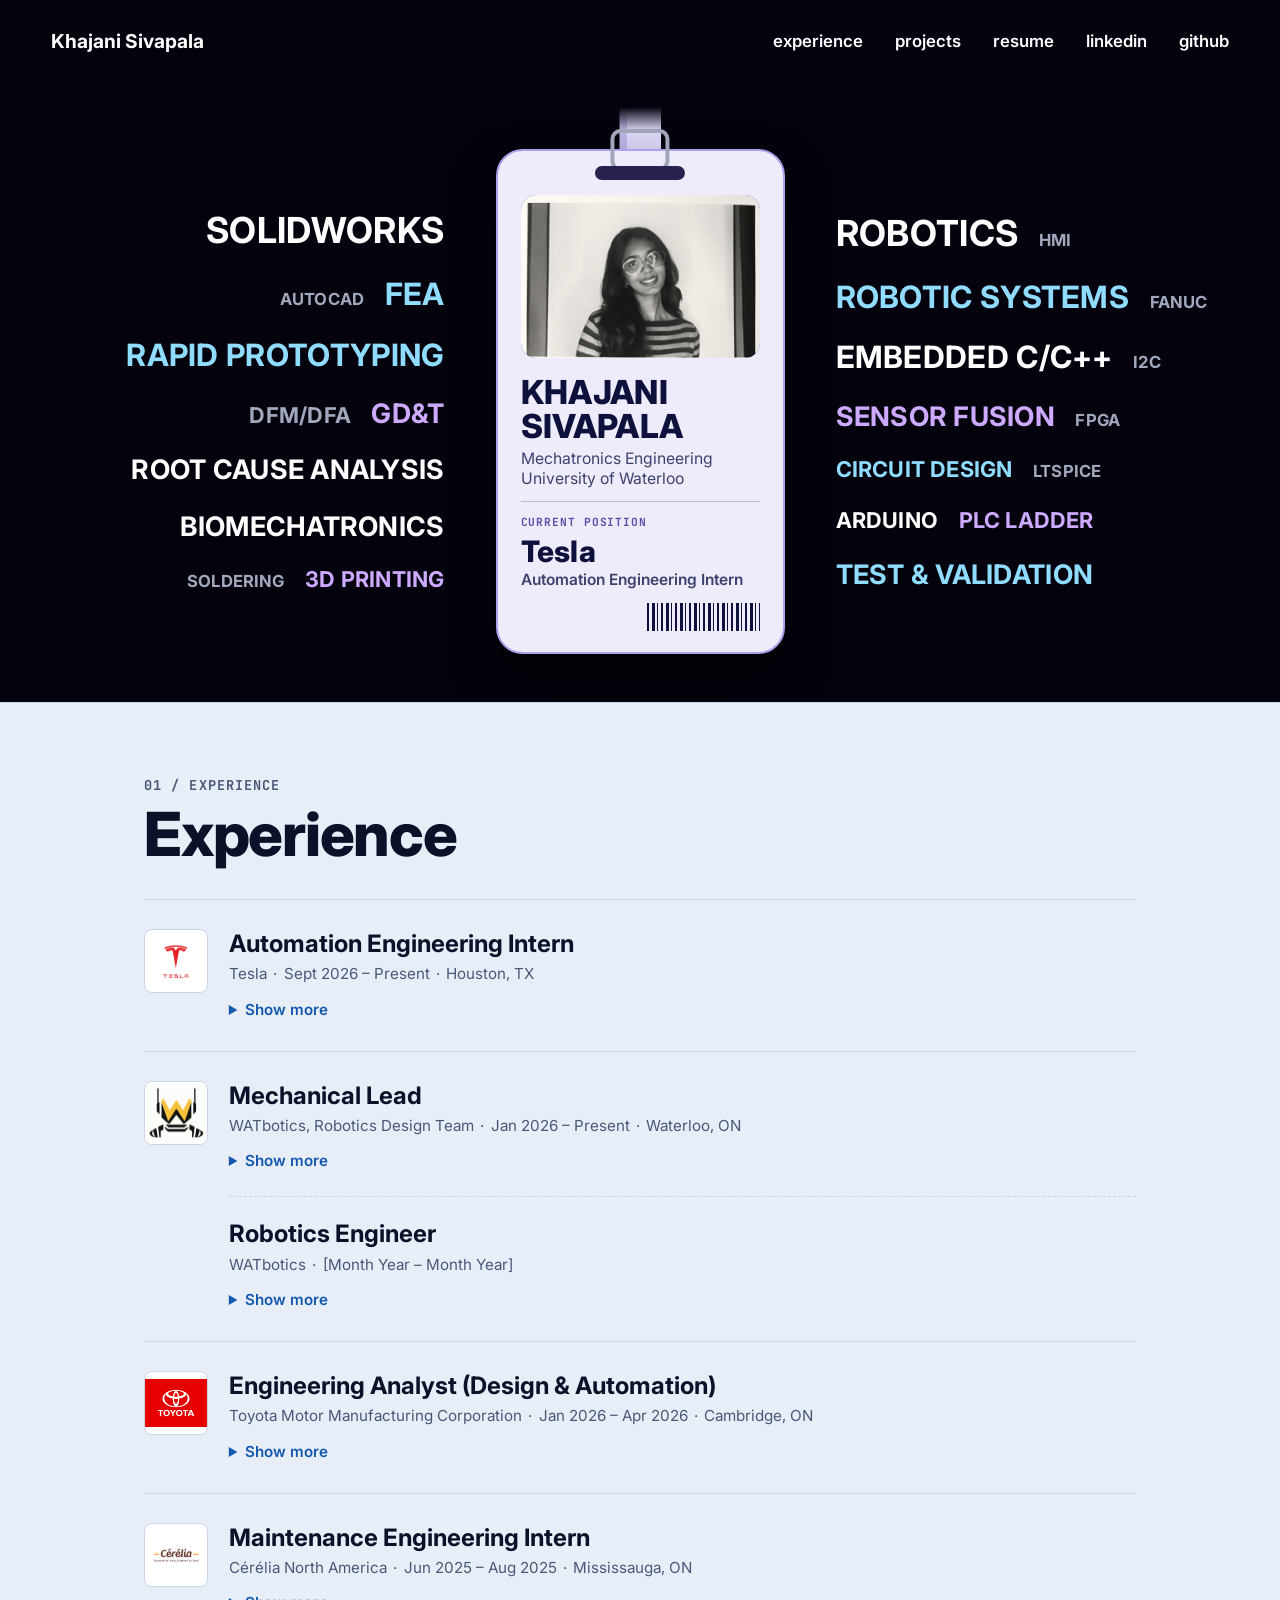
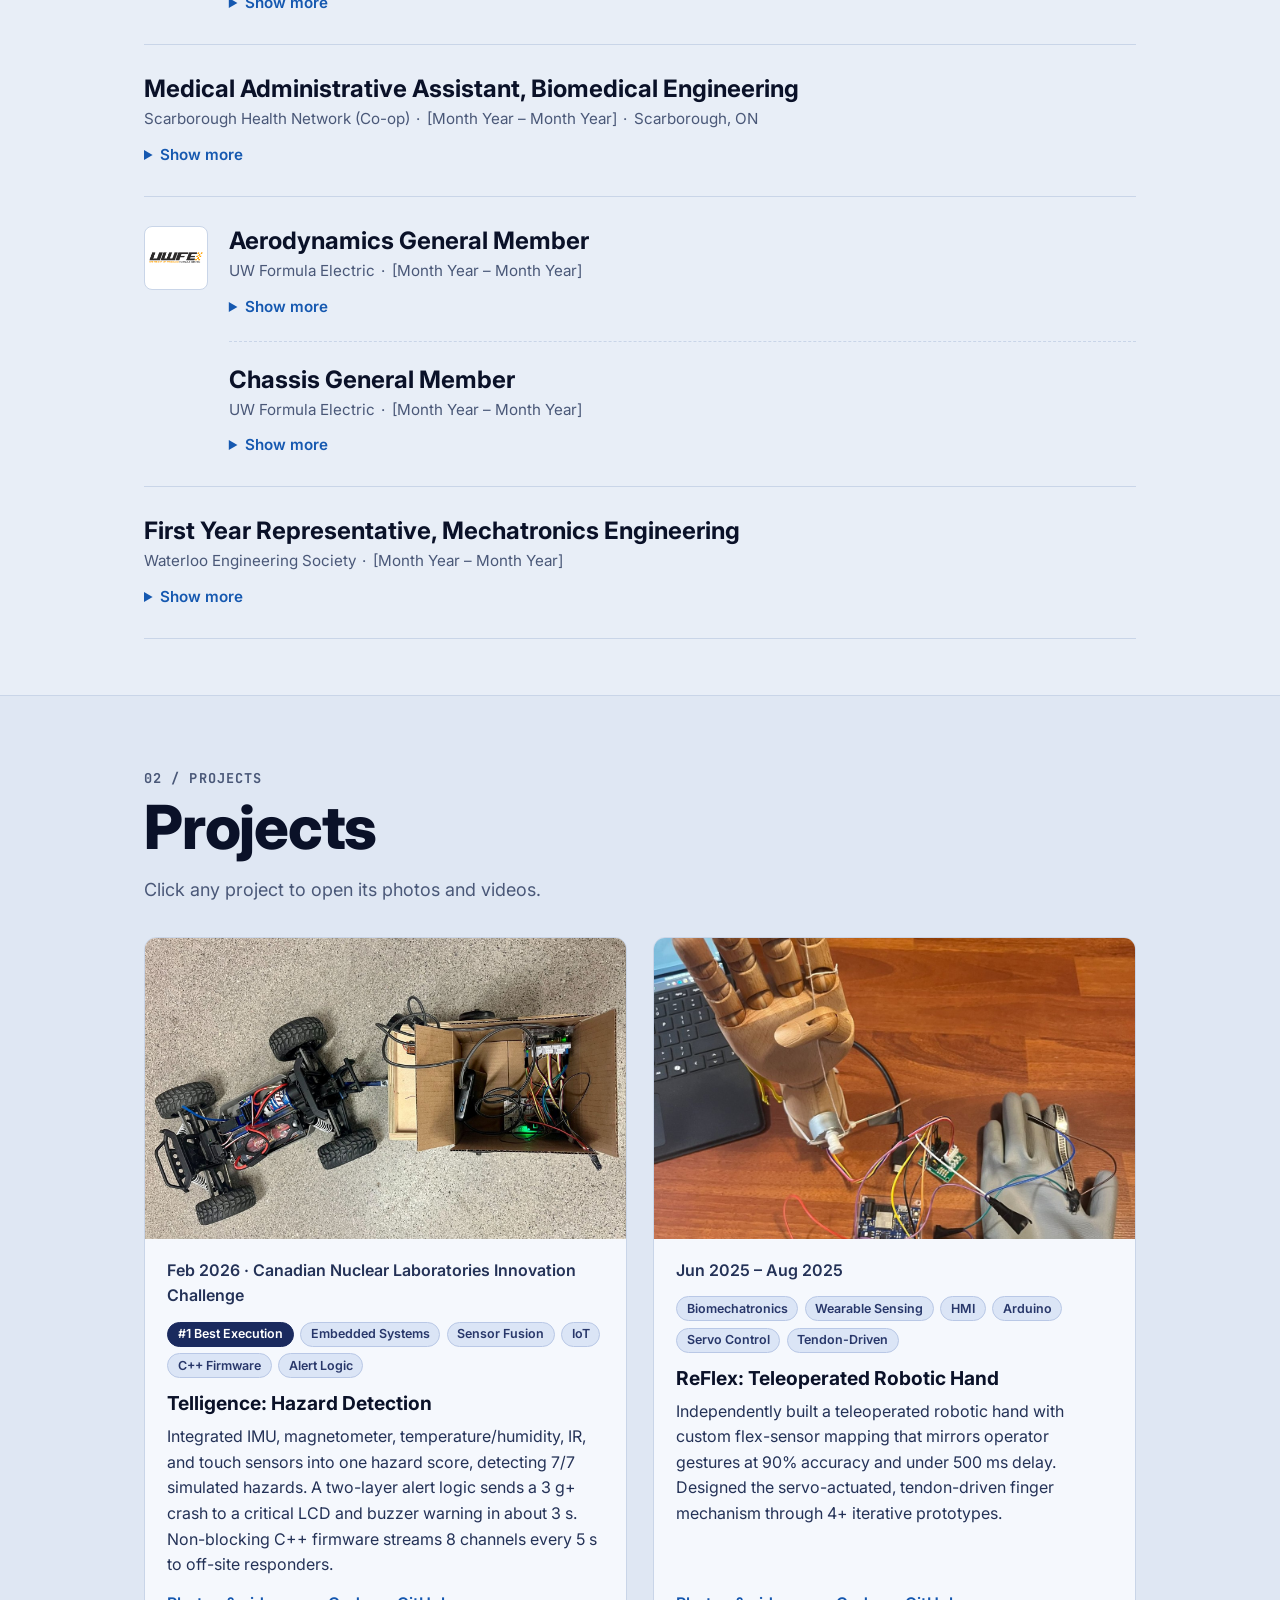
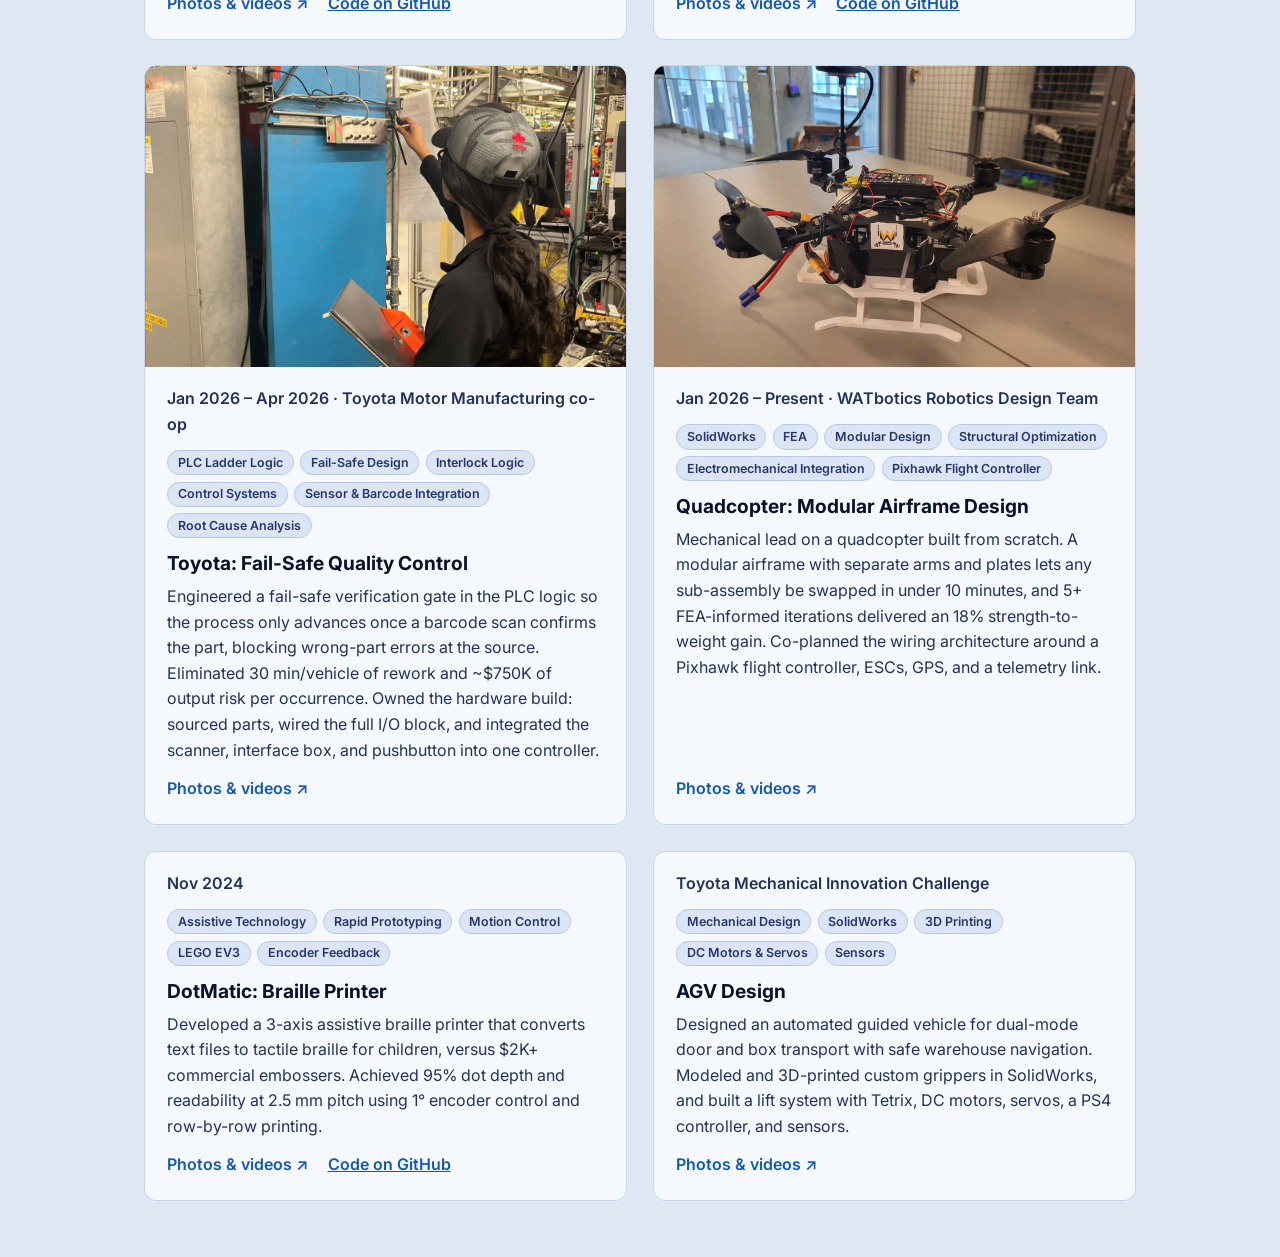
==== commit a6a40830: "Change job title from 'Mechatronics Lead' to 'Mechanical Lead'" ====
--- a/index.html
+++ b/index.html
@@ -108,7 +108,7 @@
       <img class="logo" src="portfolio-images/watbotics logo.png" alt="WATbotics logo" />
       <div class="job-body">
         <div class="role-block">
-          <h3>Mechatronics Lead</h3>
+          <h3>Mechanical Lead</h3>
           <p class="meta">WATbotics, Robotics Design Team <span class="sep">·</span> Jan 2026 – Present <span class="sep">·</span> Waterloo, ON</p>
           <details>
             <summary>Show more</summary>
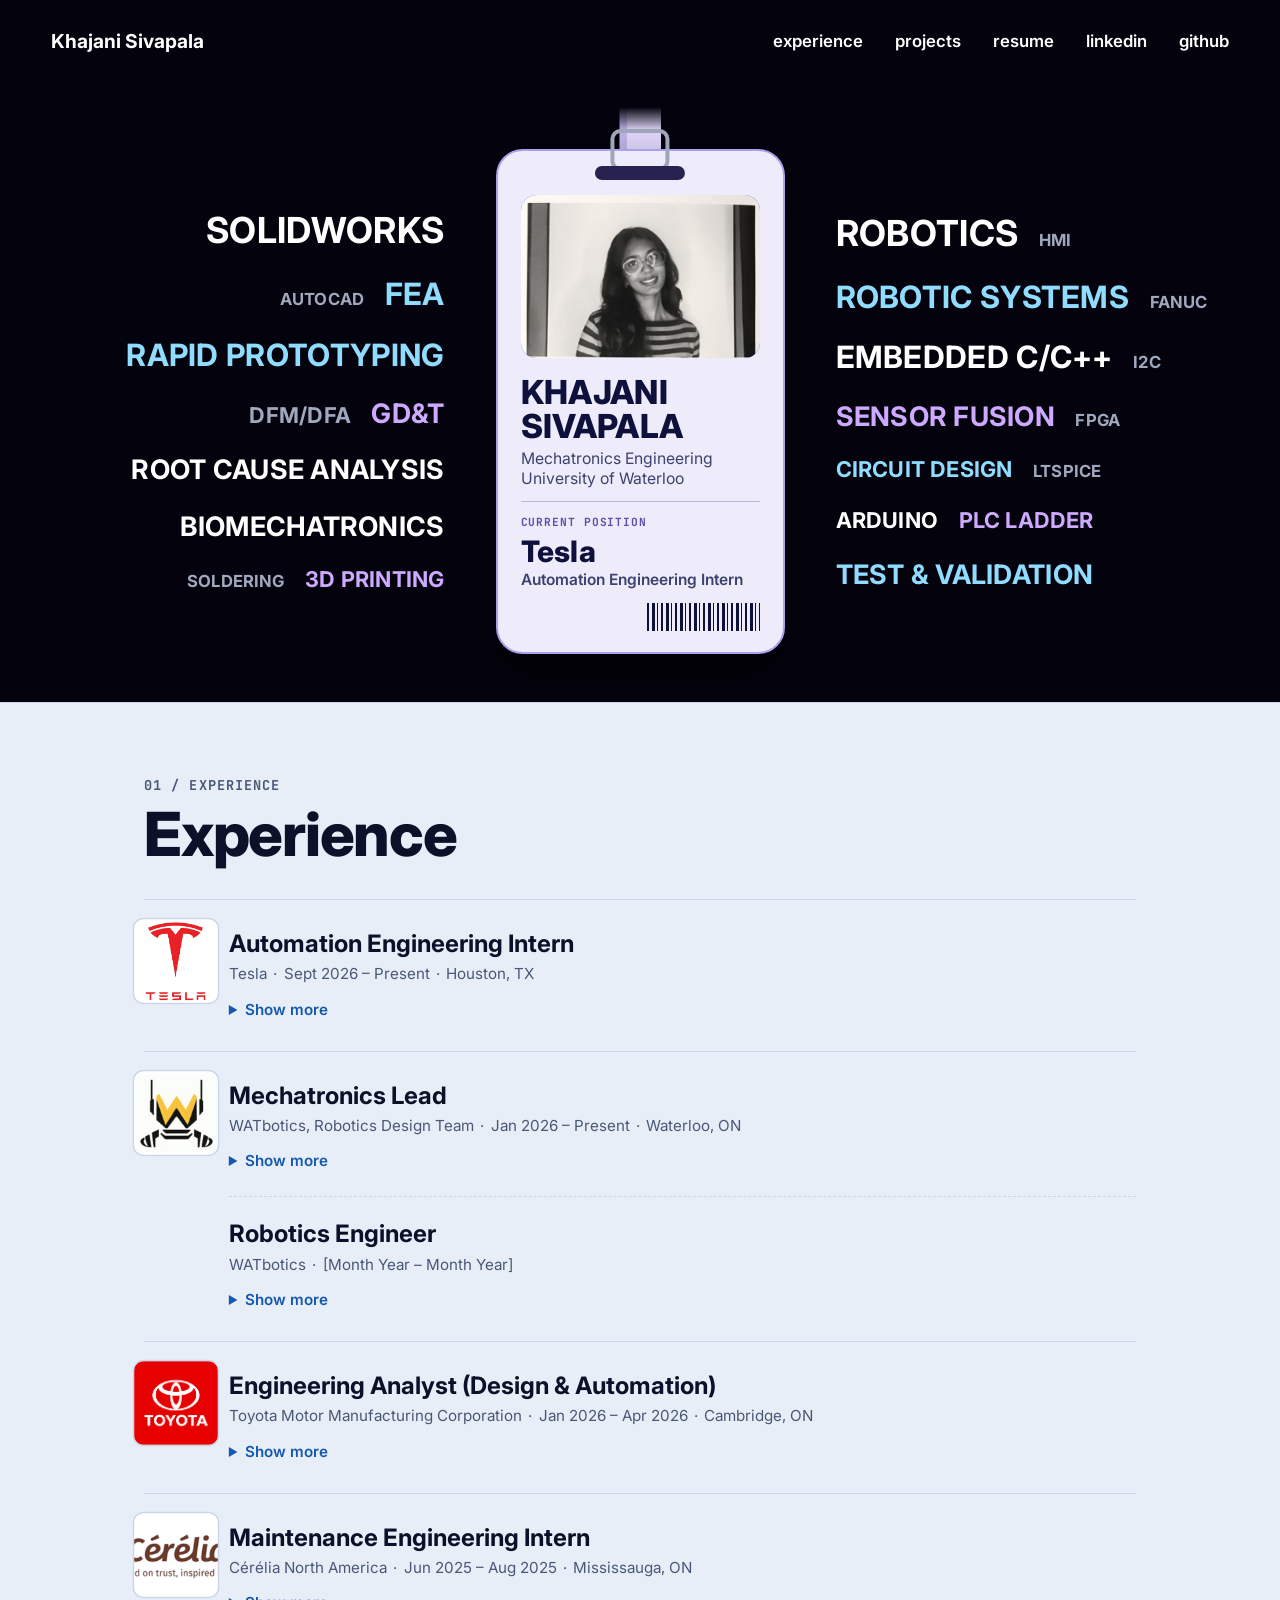
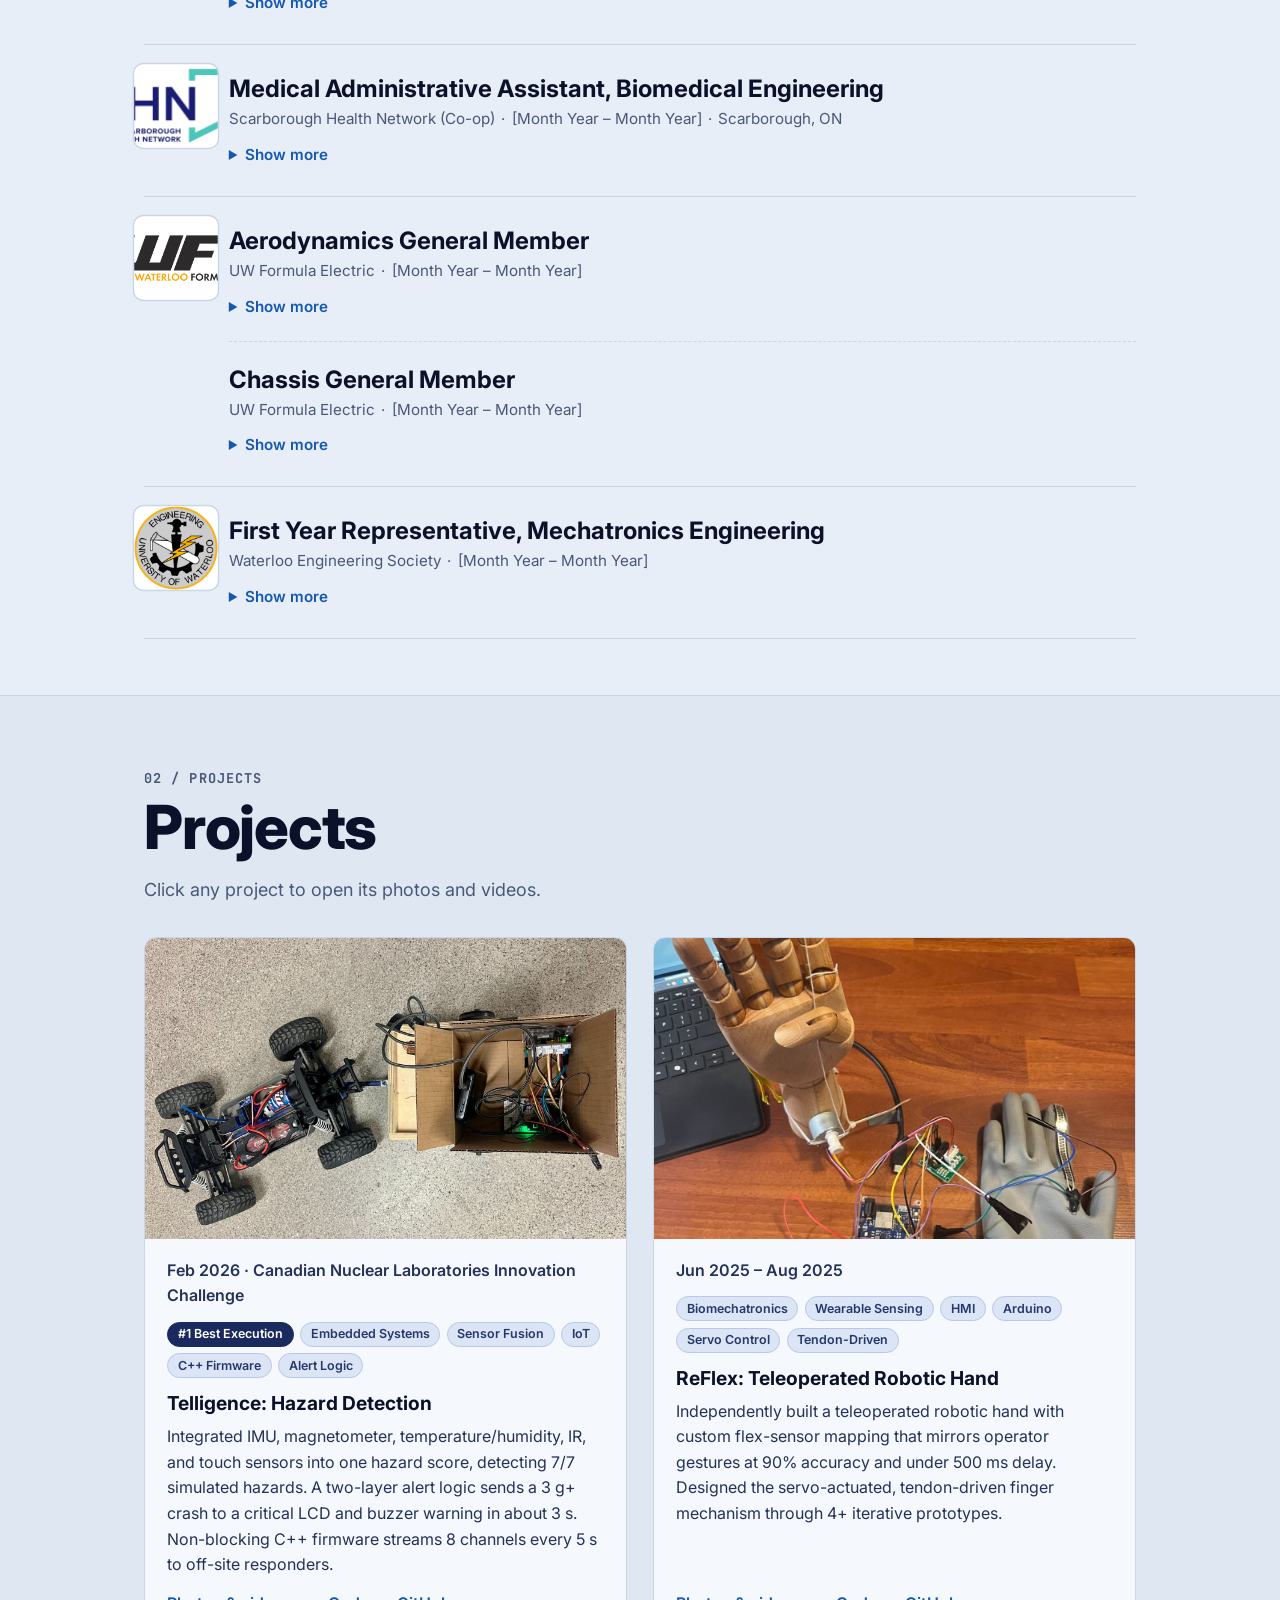
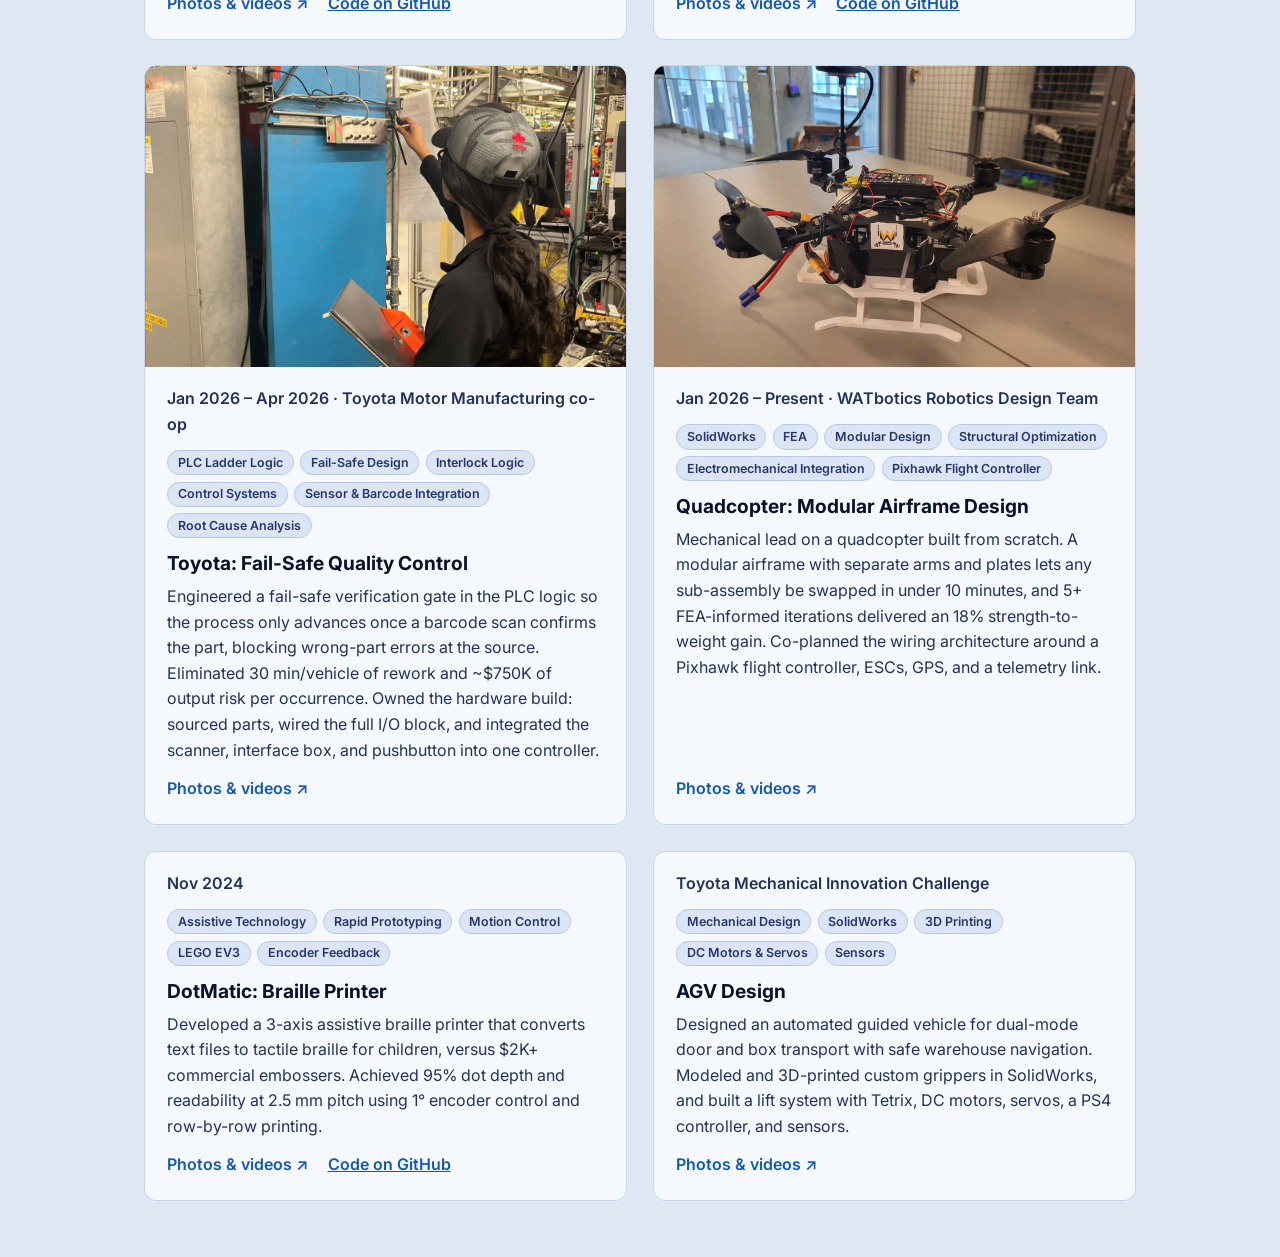
==== commit a40d9ab9: "Change job title from Mechanical Lead to Mechatronics Lead" ====
--- a/index.html
+++ b/index.html
@@ -108,7 +108,7 @@
       <img class="logo" src="portfolio-images/watbotics logo.png" alt="WATbotics logo" />
       <div class="job-body">
         <div class="role-block">
-          <h3>Mechanical Lead</h3>
+          <h3>Mechatronics Lead</h3>
           <p class="meta">WATbotics, Robotics Design Team <span class="sep">·</span> Jan 2026 – Present <span class="sep">·</span> Waterloo, ON</p>
           <details>
             <summary>Show more</summary>
@@ -171,6 +171,7 @@
     </article>
 
     <article class="job">
+      <img class="logo" src="portfolio-images/shn.png" alt="Scarborough Health Network logo" />
       <div class="job-body">
         <div class="role-block">
           <h3>Medical Administrative Assistant, Biomedical Engineering</h3>
@@ -218,6 +219,7 @@
     </article>
 
     <article class="job">
+      <img class="logo" src="portfolio-images/engsoc.png" alt="Waterloo Engineering Society logo" />
       <div class="job-body">
         <div class="role-block">
           <h3>First Year Representative, Mechatronics Engineering</h3>
--- a/style.css
+++ b/style.css
@@ -474,3 +474,9 @@
 @media (prefers-reduced-motion: reduce) {
   .badge-wrap { animation: none; }
 }
+
+/* ===== Logo Zoom & Spacing Adjustments ===== */
+.job .logo {
+  object-fit: cover; /* Zooms/fills the square container */
+  transform: scale(1.35); /* Zooms in slightly; adjust to 1.4 or 1.5 if needed */
+}
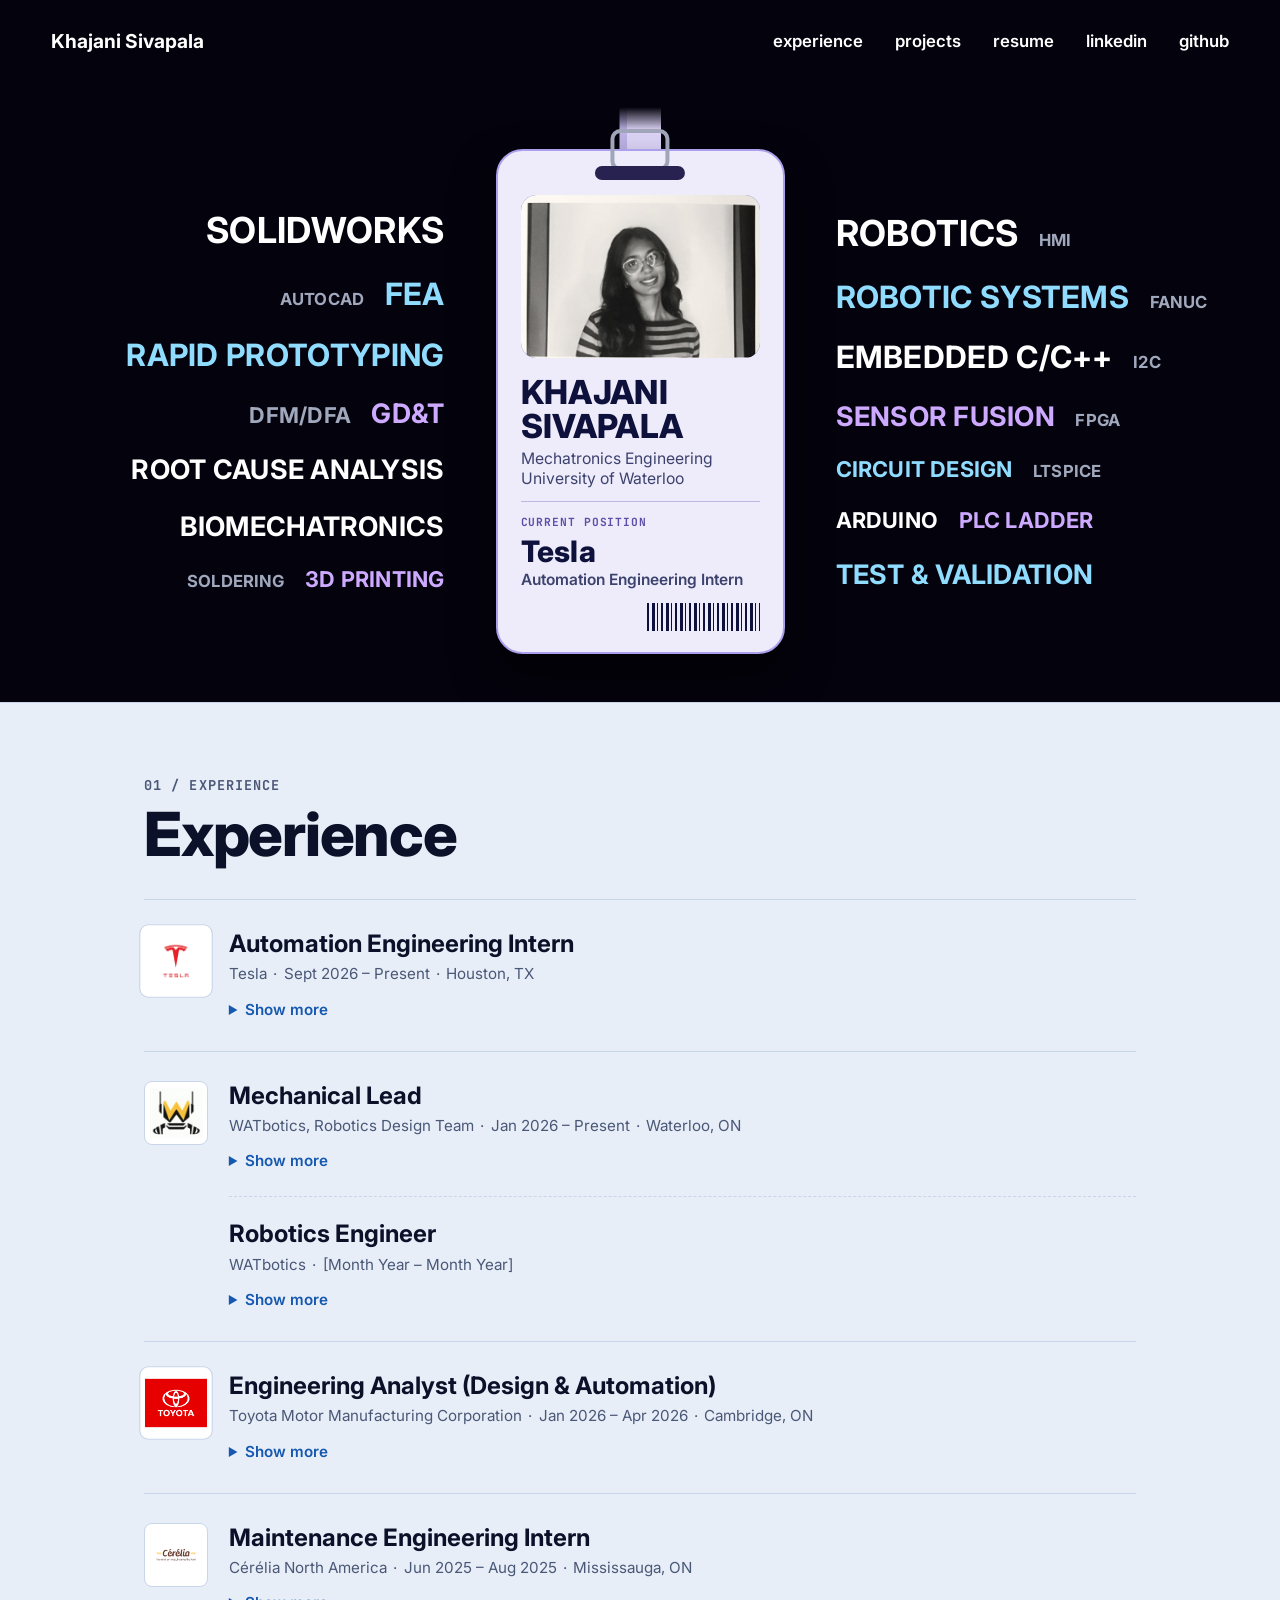
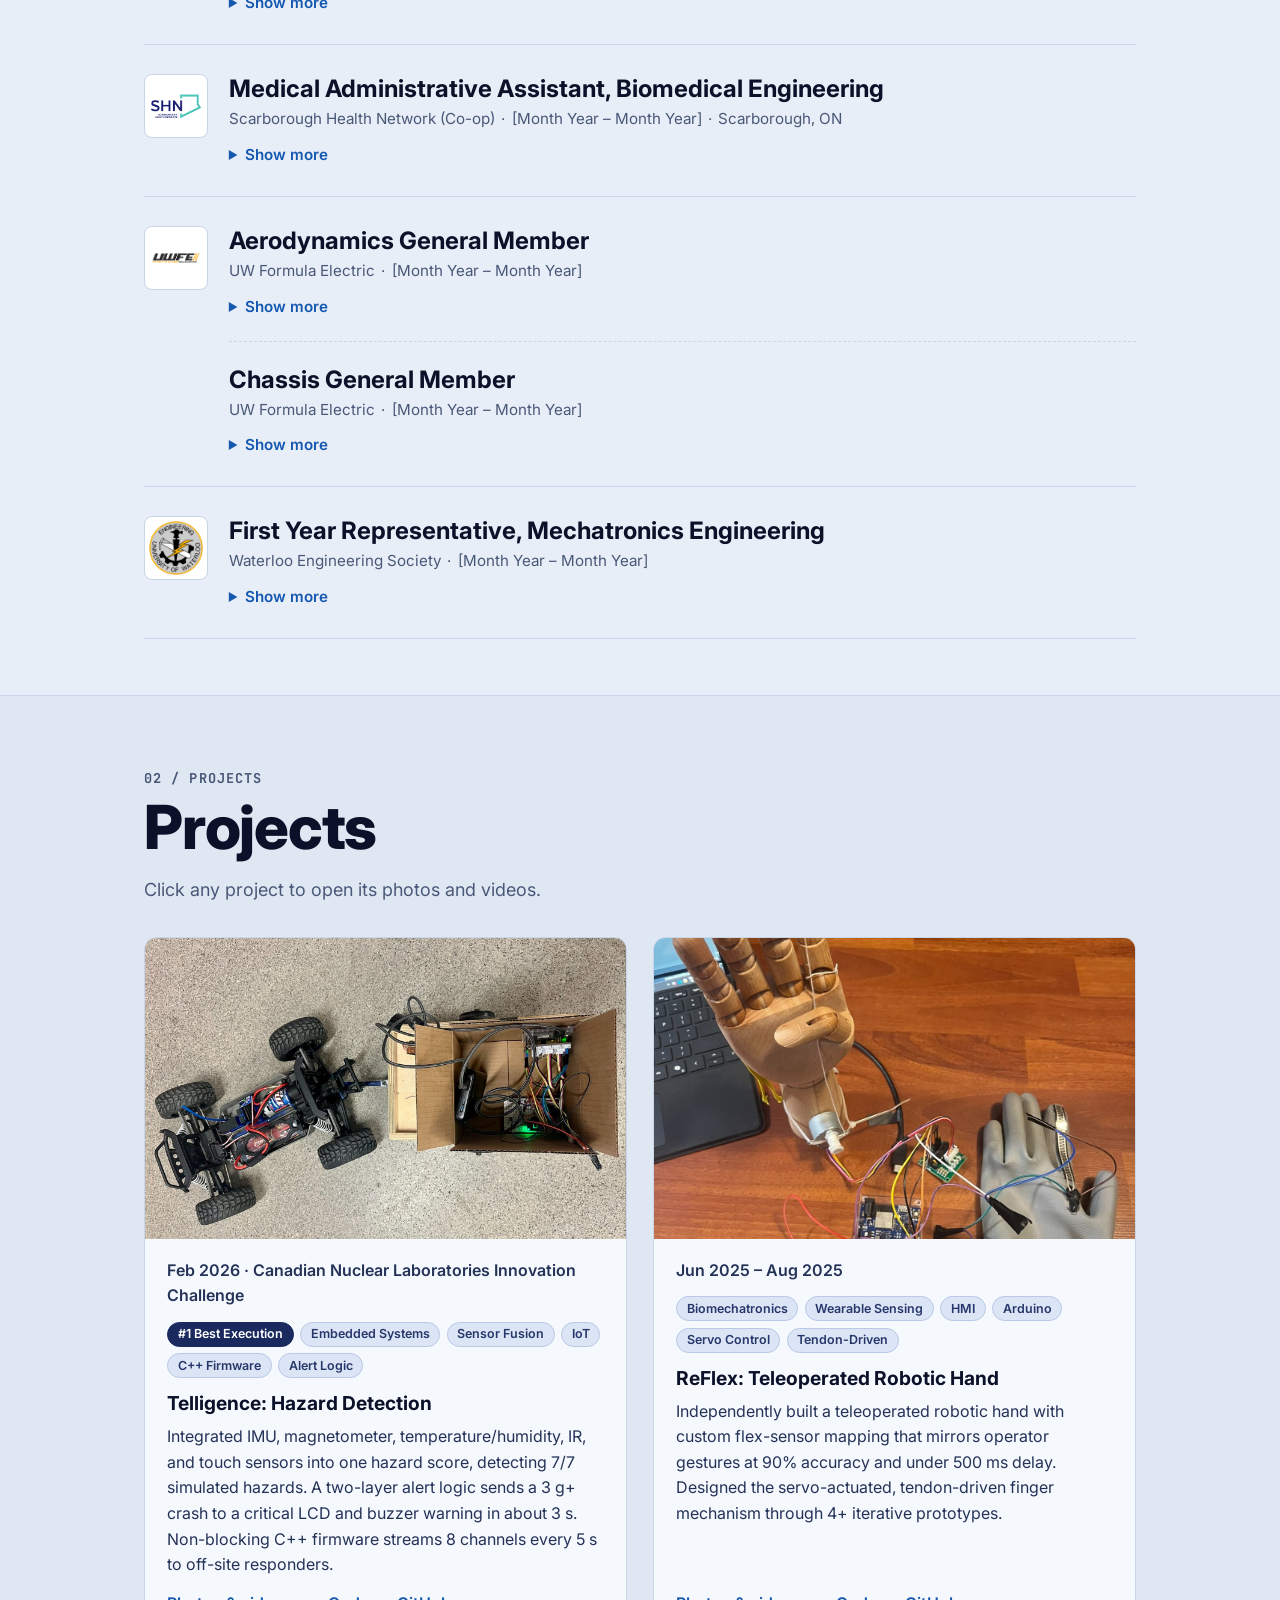
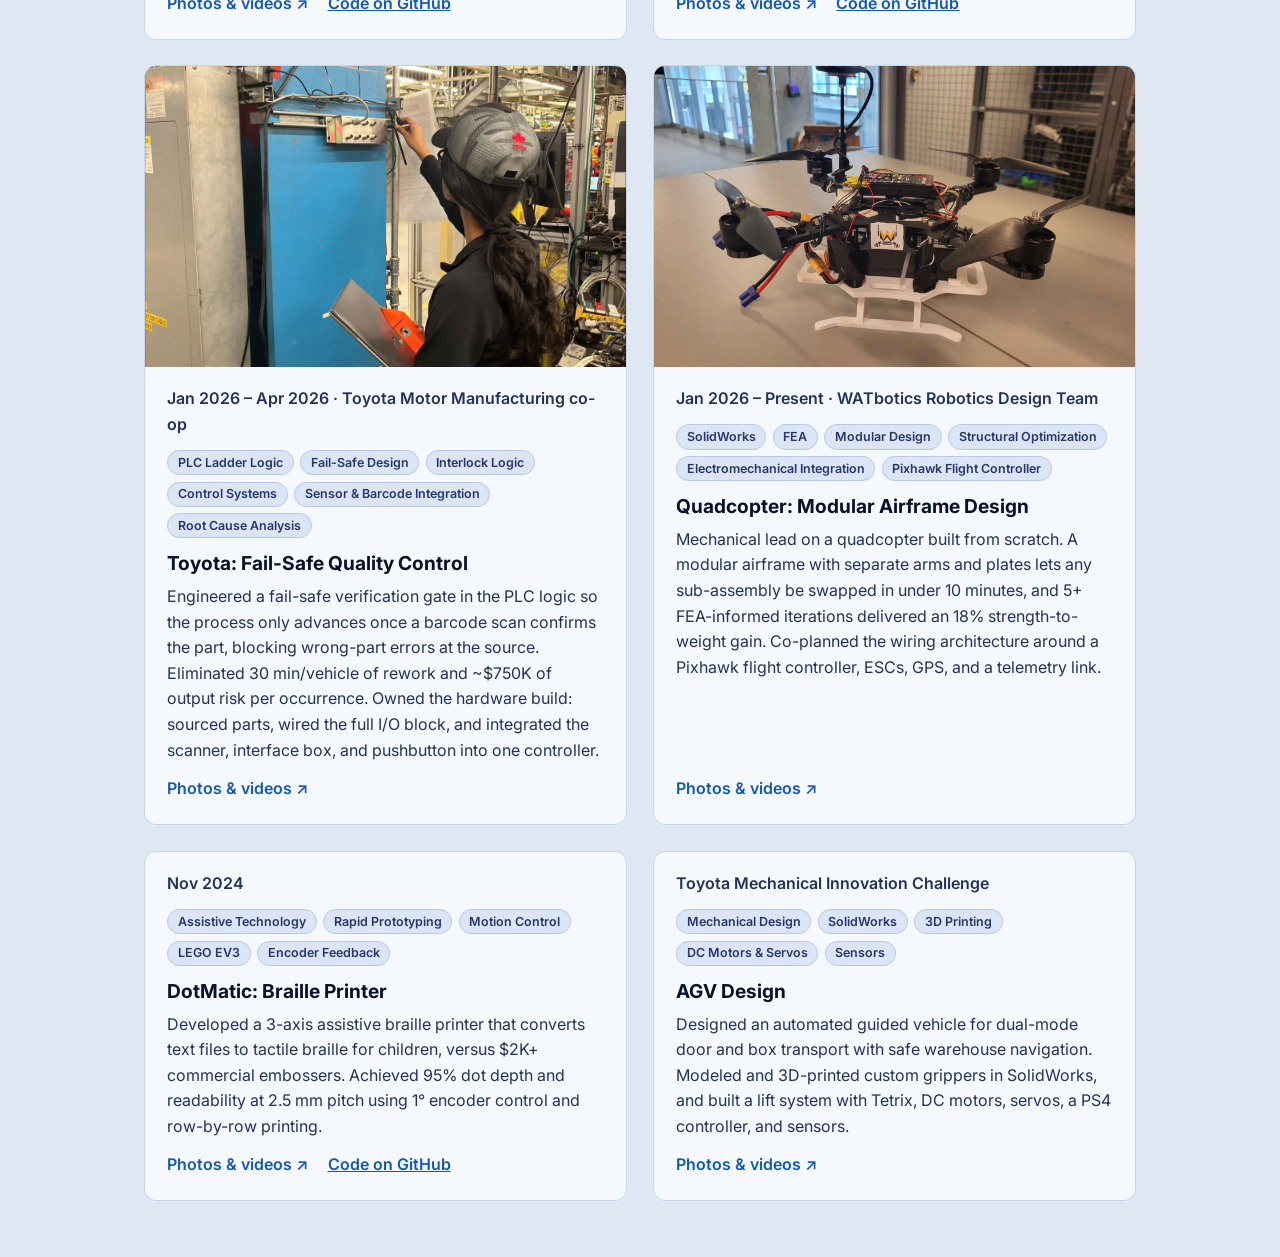
==== commit 70c1d846: "Change job title from Mechatronics Lead to Mechanical Lead" ====
--- a/index.html
+++ b/index.html
@@ -108,7 +108,7 @@
       <img class="logo" src="portfolio-images/watbotics logo.png" alt="WATbotics logo" />
       <div class="job-body">
         <div class="role-block">
-          <h3>Mechatronics Lead</h3>
+          <h3>Mechanical Lead</h3>
           <p class="meta">WATbotics, Robotics Design Team <span class="sep">·</span> Jan 2026 – Present <span class="sep">·</span> Waterloo, ON</p>
           <details>
             <summary>Show more</summary>
--- a/style.css
+++ b/style.css
@@ -475,8 +475,21 @@
   .badge-wrap { animation: none; }
 }
 
-/* ===== Logo Zoom & Spacing Adjustments ===== */
+
+/* ===== Reset Logo Box & Fit Nicely ===== */
 .job .logo {
-  object-fit: cover; /* Zooms/fills the square container */
-  transform: scale(1.35); /* Zooms in slightly; adjust to 1.4 or 1.5 if needed */
-}
+  flex: 0 0 64px;
+  width: 64px;
+  height: 64px;
+  object-fit: contain; /* Keeps the logo proportions intact without stretching */
+  padding: 4px; /* Adds a tiny breathing room so it doesn't touch the border */
+  background: #fff;
+  border: 1px solid var(--line);
+  border-radius: 8px;
+}
+
+/* Specific slight zoom for Tesla and Toyota logos to fill their square boxes better */
+.job img[src*="tesla"], 
+.job img[src*="toyota"] {
+  transform: scale(1.15);
+}
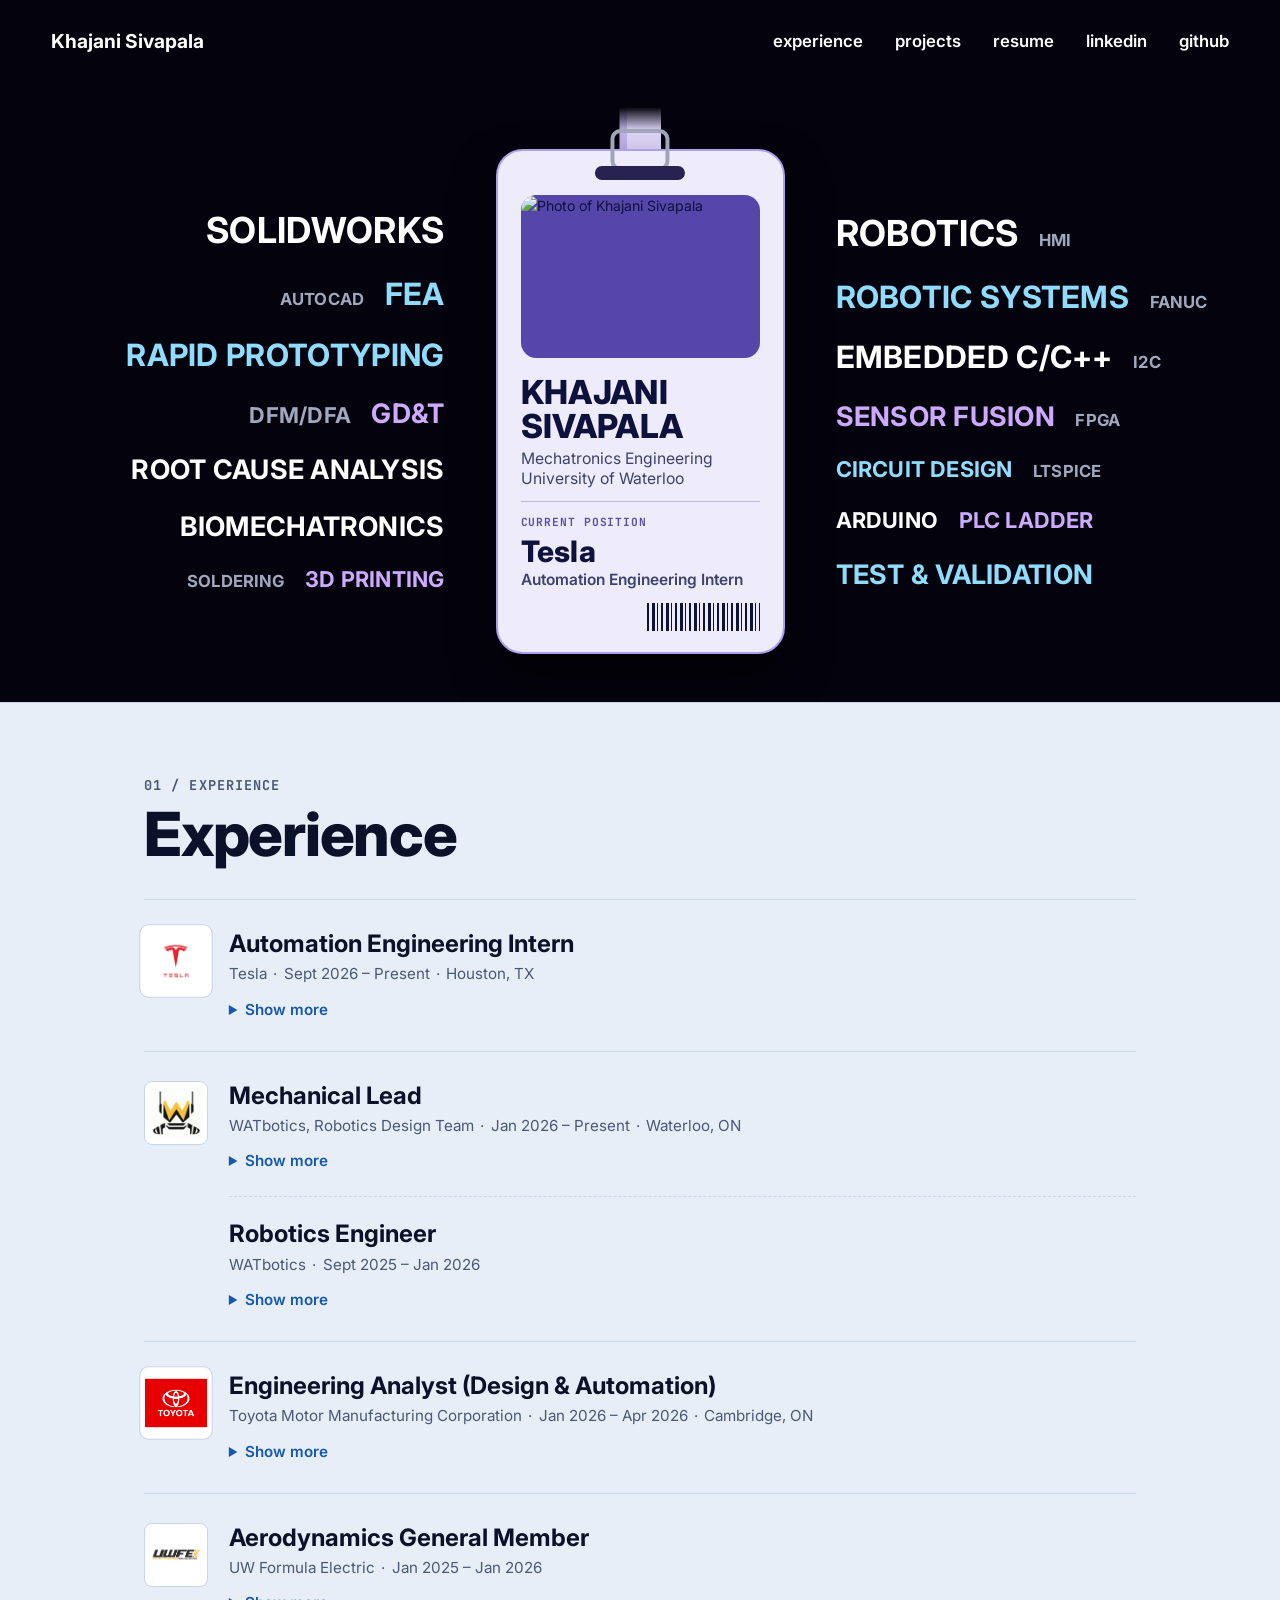
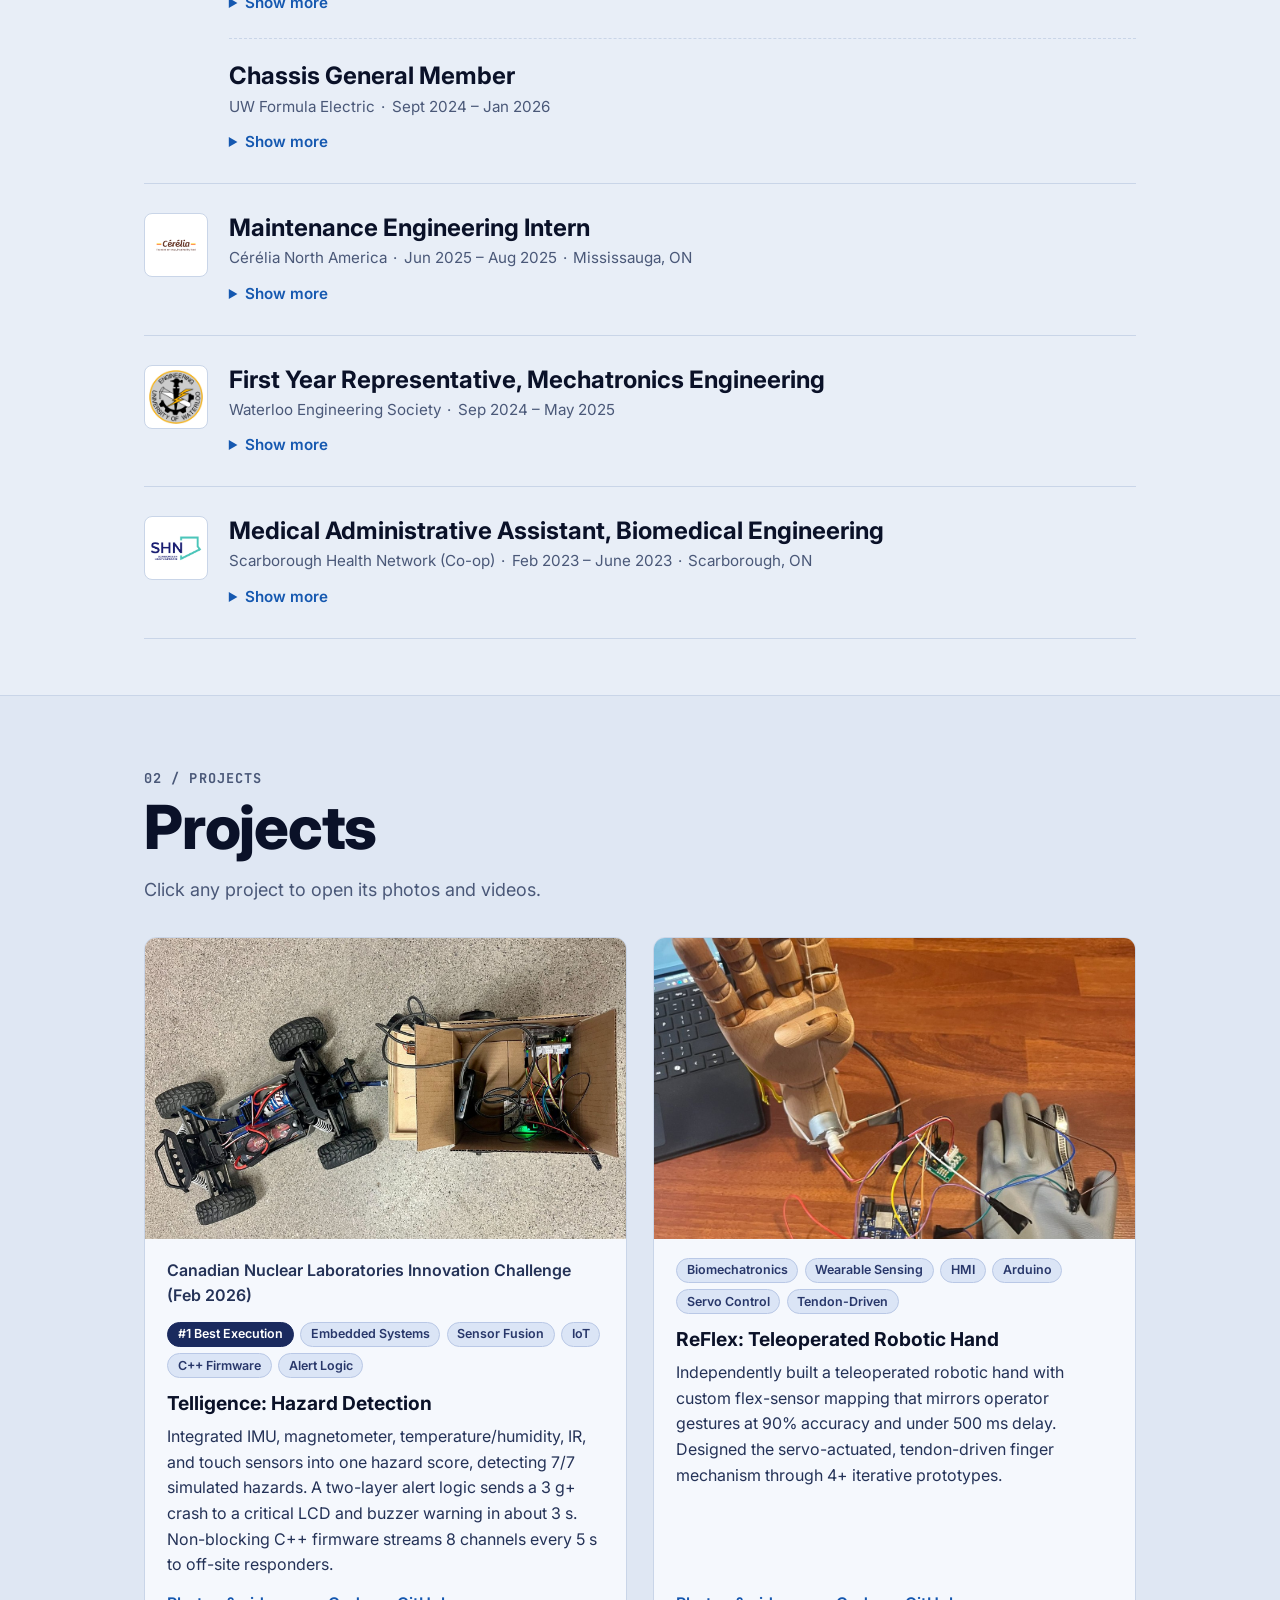
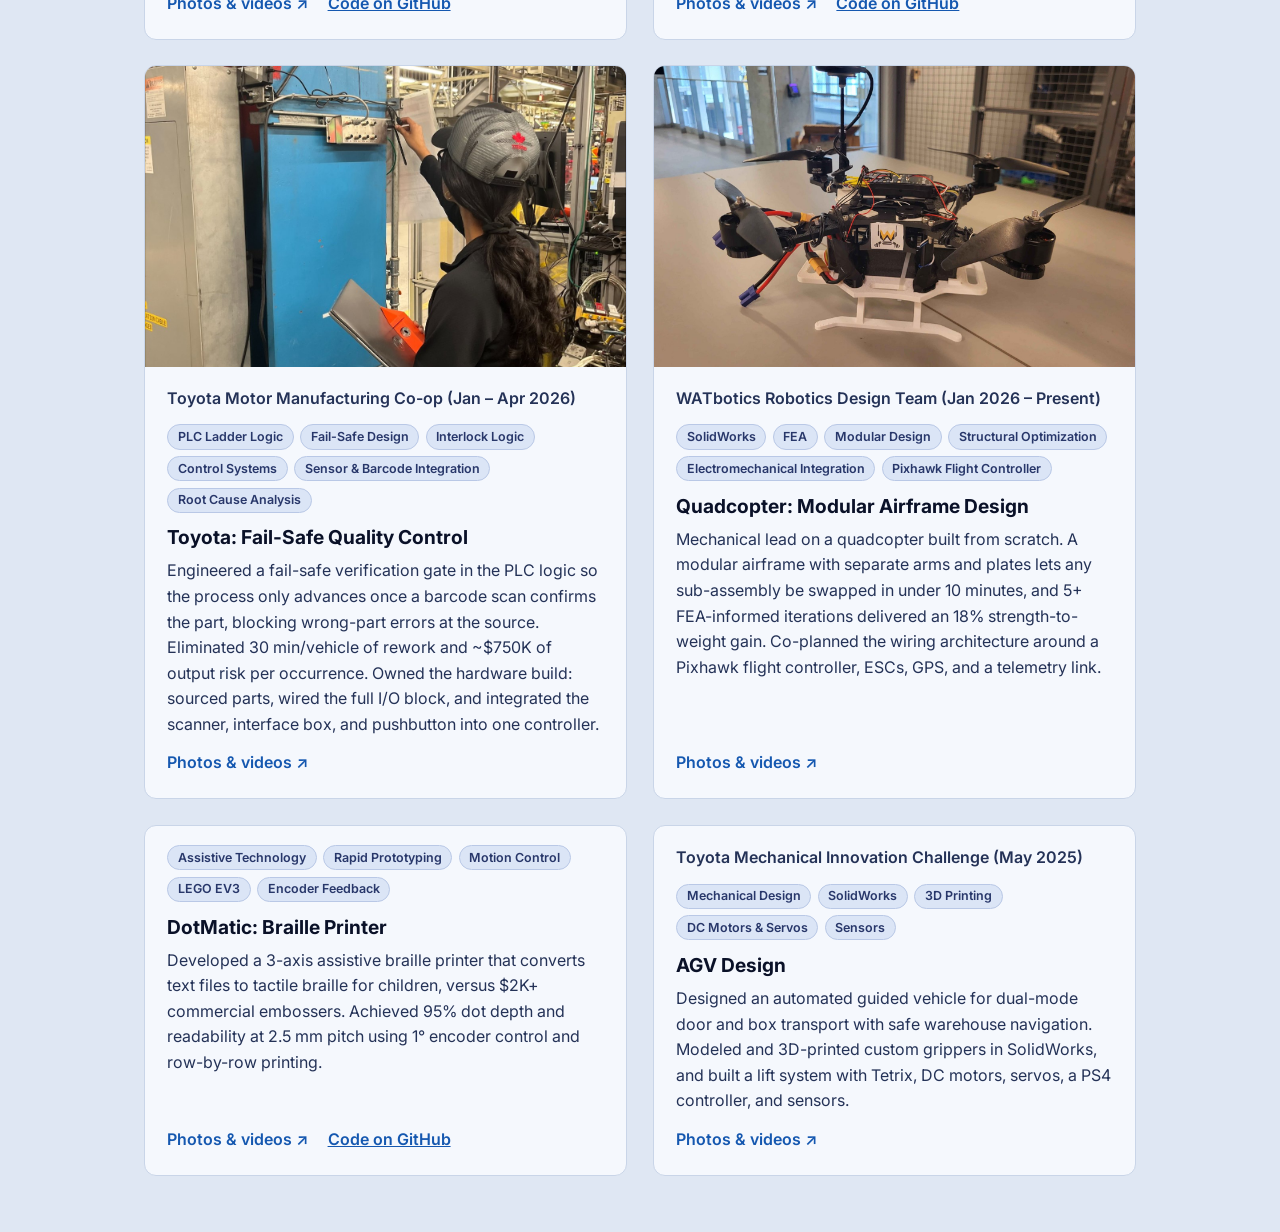
==== commit 1b9bde3e: "Revise job entries and update timeline in index.html Updated job titles, descriptions, and dates in " ====
--- a/index.html
+++ b/index.html
@@ -121,7 +121,7 @@
         </div>
         <div class="role-block">
           <h3>Robotics Engineer</h3>
-          <p class="meta">WATbotics <span class="sep">·</span> [Month Year – Month Year]</p>
+          <p class="meta">WATbotics <span class="sep">·</span> Sept 2025 – Jan 2026</p>
           <details>
             <summary>Show more</summary>
             <ul>
@@ -153,6 +153,36 @@
       </div>
     </article>
 
+     <article class="job">
+      <img class="logo" src="portfolio-images/uwfe_logo.png" alt="UW Formula Electric logo" />
+      <div class="job-body">
+        <div class="role-block">
+          <h3>Aerodynamics General Member</h3>
+          <p class="meta">UW Formula Electric <span class="sep">·</span> Jan 2025 – Jan 2026</p>
+          <details>
+            <summary>Show more</summary>
+            <ul>
+              <li>Developed a carbon fiber undertray, improving structural performance.</li>
+              <li>Fabricated a 260" × 180" vacuum bag to enable consistent curing.</li>
+              <li>Supported aerodynamic component testing and manufacturing prep.</li>
+            </ul>
+          </details>
+        </div>
+        <div class="role-block">
+          <h3>Chassis General Member</h3>
+          <p class="meta">UW Formula Electric <span class="sep">·</span> Sept 2024 – Jan 2026</p>
+          <details>
+            <summary>Show more</summary>
+            <ul>
+              <li>Ran adhesive tests to optimize steel chassis bonding.</li>
+              <li>Machined chassis components to tight tolerances.</li>
+              <li>Processed 20+ steel tubes and assembled the chassis frame.</li>
+            </ul>
+          </details>
+        </div>
+      </div>
+    </article>
+
     <article class="job">
       <img class="logo" src="portfolio-images/cerelia-logo.png" alt="Cérélia logo" />
       <div class="job-body">
@@ -171,11 +201,28 @@
     </article>
 
     <article class="job">
+      <img class="logo" src="portfolio-images/engsoc.png" alt="Waterloo Engineering Society logo" />
+      <div class="job-body">
+        <div class="role-block">
+          <h3>First Year Representative, Mechatronics Engineering</h3>
+          <p class="meta">Waterloo Engineering Society <span class="sep">·</span> Sep 2024 – May 2025</p>
+          <details>
+            <summary>Show more</summary>
+            <ul>
+              <li>Advocated for Mechatronics students and helped improve course delivery.</li>
+              <li>Analyzed student surveys, contributing to an improvement in class performance of about 30%.</li>
+            </ul>
+          </details>
+        </div>
+      </div>
+    </article>
+
+    <article class="job">
       <img class="logo" src="portfolio-images/shn.png" alt="Scarborough Health Network logo" />
       <div class="job-body">
         <div class="role-block">
           <h3>Medical Administrative Assistant, Biomedical Engineering</h3>
-          <p class="meta">Scarborough Health Network (Co-op) <span class="sep">·</span> [Month Year – Month Year] <span class="sep">·</span> Scarborough, ON</p>
+          <p class="meta">Scarborough Health Network (Co-op) <span class="sep">·</span> Feb 2023 – June 2023 <span class="sep">·</span> Scarborough, ON</p>
           <details>
             <summary>Show more</summary>
             <ul>
@@ -187,53 +234,7 @@
         </div>
       </div>
     </article>
-
-    <article class="job">
-      <img class="logo" src="portfolio-images/uwfe_logo.png" alt="UW Formula Electric logo" />
-      <div class="job-body">
-        <div class="role-block">
-          <h3>Aerodynamics General Member</h3>
-          <p class="meta">UW Formula Electric <span class="sep">·</span> [Month Year – Month Year]</p>
-          <details>
-            <summary>Show more</summary>
-            <ul>
-              <li>Developed a carbon fiber undertray, improving structural performance.</li>
-              <li>Fabricated a 260" × 180" vacuum bag to enable consistent curing.</li>
-              <li>Supported aerodynamic component testing and manufacturing prep.</li>
-            </ul>
-          </details>
-        </div>
-        <div class="role-block">
-          <h3>Chassis General Member</h3>
-          <p class="meta">UW Formula Electric <span class="sep">·</span> [Month Year – Month Year]</p>
-          <details>
-            <summary>Show more</summary>
-            <ul>
-              <li>Ran adhesive tests to optimize steel chassis bonding.</li>
-              <li>Machined chassis components to tight tolerances.</li>
-              <li>Processed 20+ steel tubes and assembled the chassis frame.</li>
-            </ul>
-          </details>
-        </div>
-      </div>
-    </article>
-
-    <article class="job">
-      <img class="logo" src="portfolio-images/engsoc.png" alt="Waterloo Engineering Society logo" />
-      <div class="job-body">
-        <div class="role-block">
-          <h3>First Year Representative, Mechatronics Engineering</h3>
-          <p class="meta">Waterloo Engineering Society <span class="sep">·</span> [Month Year – Month Year]</p>
-          <details>
-            <summary>Show more</summary>
-            <ul>
-              <li>Advocated for Mechatronics students and helped improve course delivery.</li>
-              <li>Analyzed student surveys, contributing to an improvement in class performance of about 30%.</li>
-            </ul>
-          </details>
-        </div>
-      </div>
-    </article>
+       
   </div>
 </section>
 
@@ -251,7 +252,7 @@
   <article class="card">
     <img src="portfolio-images/telligence/telligence-rover-open-box.jpg" alt="Telligence hazard detection prototype on a test vehicle" loading="lazy" />
     <div class="card-body">
-      <p class="date">Feb 2026 · Canadian Nuclear Laboratories Innovation Challenge</p>
+      <p class="date">Canadian Nuclear Laboratories Innovation Challenge (Feb 2026)</p>
       <p class="tag-row"><span class="tag tag-award">#1 Best Execution</span><span class="tag">Embedded Systems</span><span class="tag">Sensor Fusion</span><span class="tag">IoT</span><span class="tag">C++ Firmware</span><span class="tag">Alert Logic</span></p>
       <h3><a href="https://drive.google.com/REPLACE-telligence" target="_blank" rel="noopener noreferrer">Telligence: Hazard Detection</a></h3>
       <p>Integrated IMU, magnetometer, temperature/humidity, IR, and touch sensors into one hazard score, detecting 7/7 simulated hazards. A two-layer alert logic sends a 3 g+ crash to a critical LCD and buzzer warning in about 3 s. Non-blocking C++ firmware streams 8 channels every 5 s to off-site responders.</p>
@@ -262,7 +263,6 @@
   <article class="card">
     <img src="portfolio-images/reflex/reflex-glove-and-hand-1.jpg" alt="ReFlex glove and teleoperated robotic hand" loading="lazy" />
     <div class="card-body">
-      <p class="date">Jun 2025 – Aug 2025</p>
       <p class="tag-row"><span class="tag">Biomechatronics</span><span class="tag">Wearable Sensing</span><span class="tag">HMI</span><span class="tag">Arduino</span><span class="tag">Servo Control</span><span class="tag">Tendon-Driven</span></p>
       <h3><a href="https://drive.google.com/REPLACE-reflex" target="_blank" rel="noopener noreferrer">ReFlex: Teleoperated Robotic Hand</a></h3>
       <p>Independently built a teleoperated robotic hand with custom flex-sensor mapping that mirrors operator gestures at 90% accuracy and under 500 ms delay. Designed the servo-actuated, tendon-driven finger mechanism through 4+ iterative prototypes.</p>
@@ -273,7 +273,7 @@
   <article class="card">
     <img src="portfolio-images/toyota/toyota-at-control-panel.jpg" alt="Working at the PLC control panel at Toyota" loading="lazy" />
     <div class="card-body">
-      <p class="date">Jan 2026 – Apr 2026 · Toyota Motor Manufacturing co-op</p>
+      <p class="date">Toyota Motor Manufacturing Co-op (Jan – Apr 2026)</p>
       <p class="tag-row"><span class="tag">PLC Ladder Logic</span><span class="tag">Fail-Safe Design</span><span class="tag">Interlock Logic</span><span class="tag">Control Systems</span><span class="tag">Sensor &amp; Barcode Integration</span><span class="tag">Root Cause Analysis</span></p>
       <h3><a href="https://drive.google.com/REPLACE-toyota" target="_blank" rel="noopener noreferrer">Toyota: Fail-Safe Quality Control</a></h3>
       <p>Engineered a fail-safe verification gate in the PLC logic so the process only advances once a barcode scan confirms the part, blocking wrong-part errors at the source. Eliminated 30 min/vehicle of rework and ~$750K of output risk per occurrence. Owned the hardware build: sourced parts, wired the full I/O block, and integrated the scanner, interface box, and pushbutton into one controller.</p>
@@ -284,7 +284,7 @@
   <article class="card">
     <img src="portfolio-images/drone/drone-assembled.jpg" alt="Assembled WATbotics quadcopter" loading="lazy" />
     <div class="card-body">
-      <p class="date">Jan 2026 – Present · WATbotics Robotics Design Team</p>
+      <p class="date">WATbotics Robotics Design Team (Jan 2026 – Present)</p>
       <p class="tag-row"><span class="tag">SolidWorks</span><span class="tag">FEA</span><span class="tag">Modular Design</span><span class="tag">Structural Optimization</span><span class="tag">Electromechanical Integration</span><span class="tag">Pixhawk Flight Controller</span></p>
       <h3><a href="https://drive.google.com/REPLACE-quadcopter" target="_blank" rel="noopener noreferrer">Quadcopter: Modular Airframe Design</a></h3>
       <p>Mechanical lead on a quadcopter built from scratch. A modular airframe with separate arms and plates lets any sub-assembly be swapped in under 10 minutes, and 5+ FEA-informed iterations delivered an 18% strength-to-weight gain. Co-planned the wiring architecture around a Pixhawk flight controller, ESCs, GPS, and a telemetry link.</p>
@@ -295,7 +295,6 @@
   <article class="card">
     <img src="portfolio-images/dotmatic-printer.jpg" alt="DotMatic braille printer" loading="lazy" onerror="this.remove()" />
     <div class="card-body">
-      <p class="date">Nov 2024</p>
       <p class="tag-row"><span class="tag">Assistive Technology</span><span class="tag">Rapid Prototyping</span><span class="tag">Motion Control</span><span class="tag">LEGO EV3</span><span class="tag">Encoder Feedback</span></p>
       <h3><a href="https://drive.google.com/REPLACE-dotmatic" target="_blank" rel="noopener noreferrer">DotMatic: Braille Printer</a></h3>
       <p>Developed a 3-axis assistive braille printer that converts text files to tactile braille for children, versus $2K+ commercial embossers. Achieved 95% dot depth and readability at 2.5 mm pitch using 1° encoder control and row-by-row printing.</p>
@@ -306,7 +305,7 @@
   <article class="card">
     <img src="portfolio-images/agv-robot.jpg" alt="Automated guided vehicle design" loading="lazy" onerror="this.remove()" />
     <div class="card-body">
-      <p class="date">Toyota Mechanical Innovation Challenge</p>
+      <p class="date">Toyota Mechanical Innovation Challenge (May 2025)</p>
       <p class="tag-row"><span class="tag">Mechanical Design</span><span class="tag">SolidWorks</span><span class="tag">3D Printing</span><span class="tag">DC Motors &amp; Servos</span><span class="tag">Sensors</span></p>
       <h3><a href="https://drive.google.com/REPLACE-agv" target="_blank" rel="noopener noreferrer">AGV Design</a></h3>
       <p>Designed an automated guided vehicle for dual-mode door and box transport with safe warehouse navigation. Modeled and 3D-printed custom grippers in SolidWorks, and built a lift system with Tetrix, DC motors, servos, a PS4 controller, and sensors.</p>
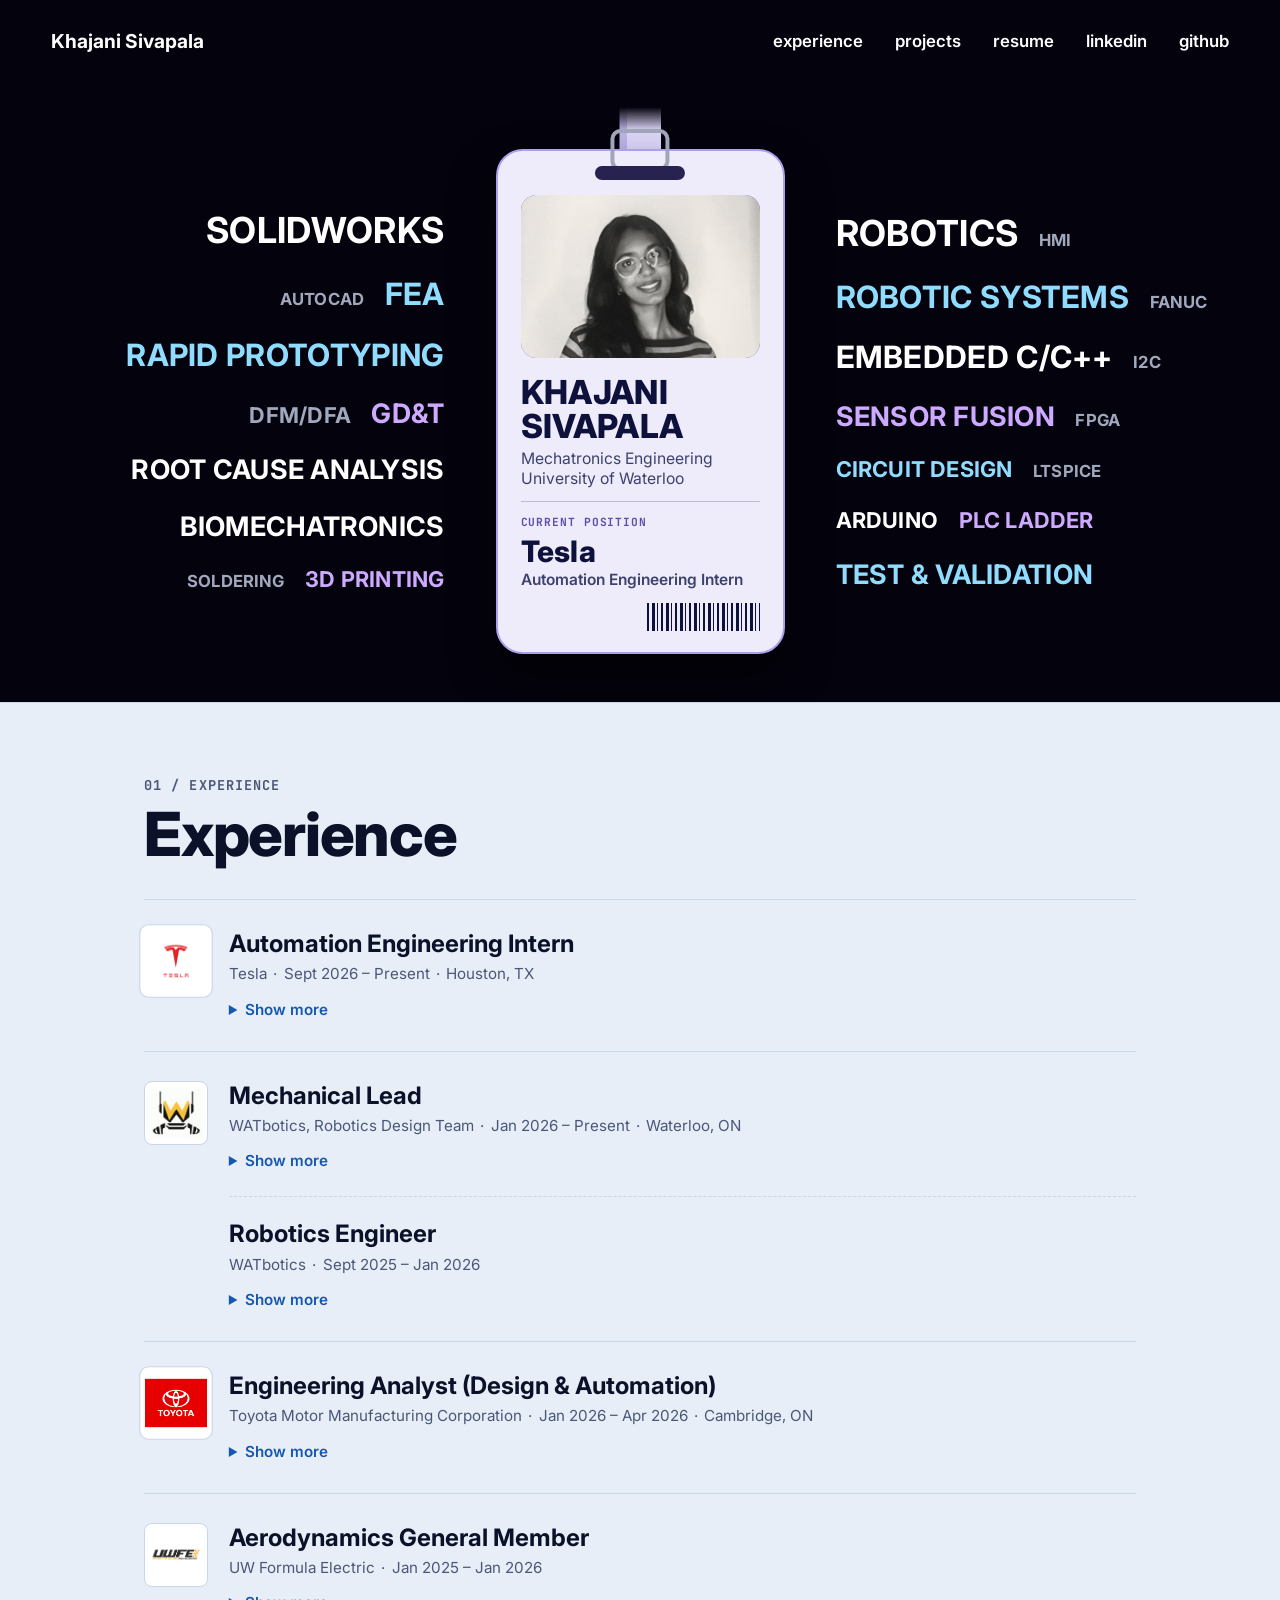
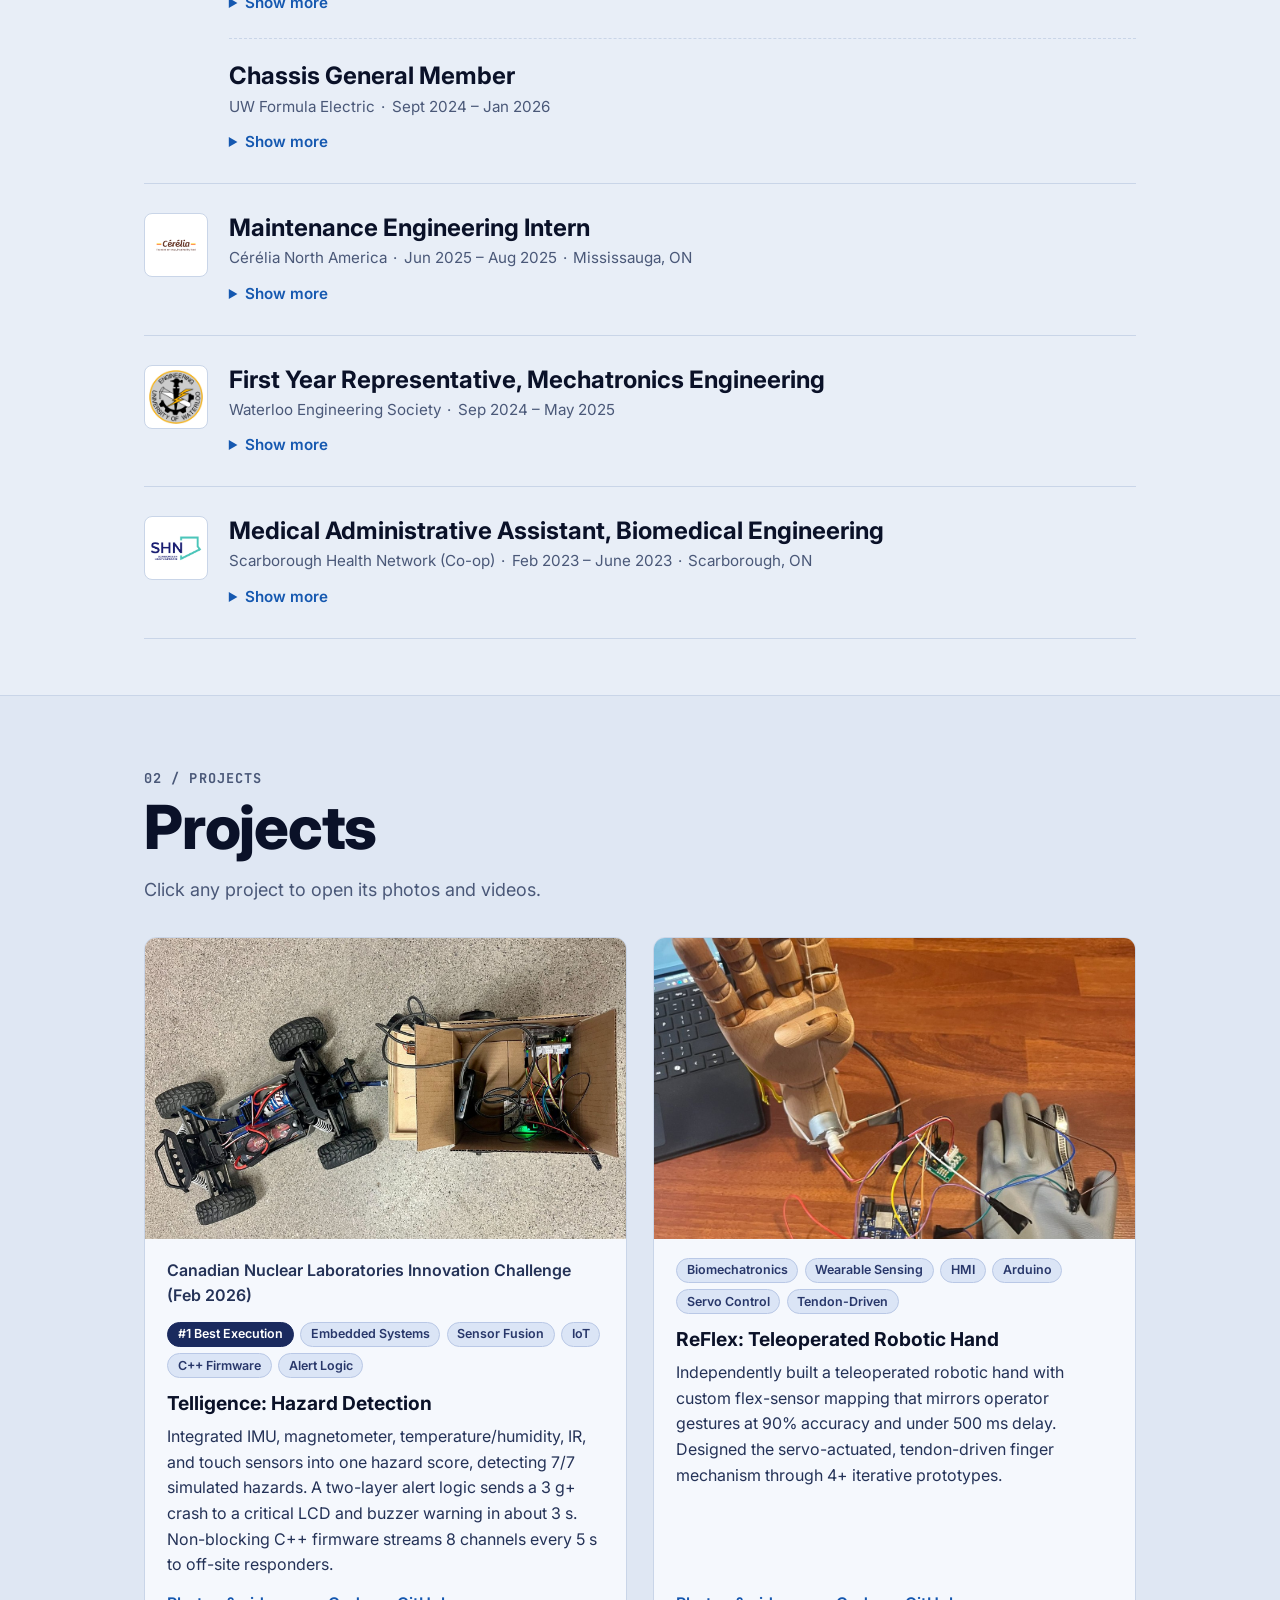
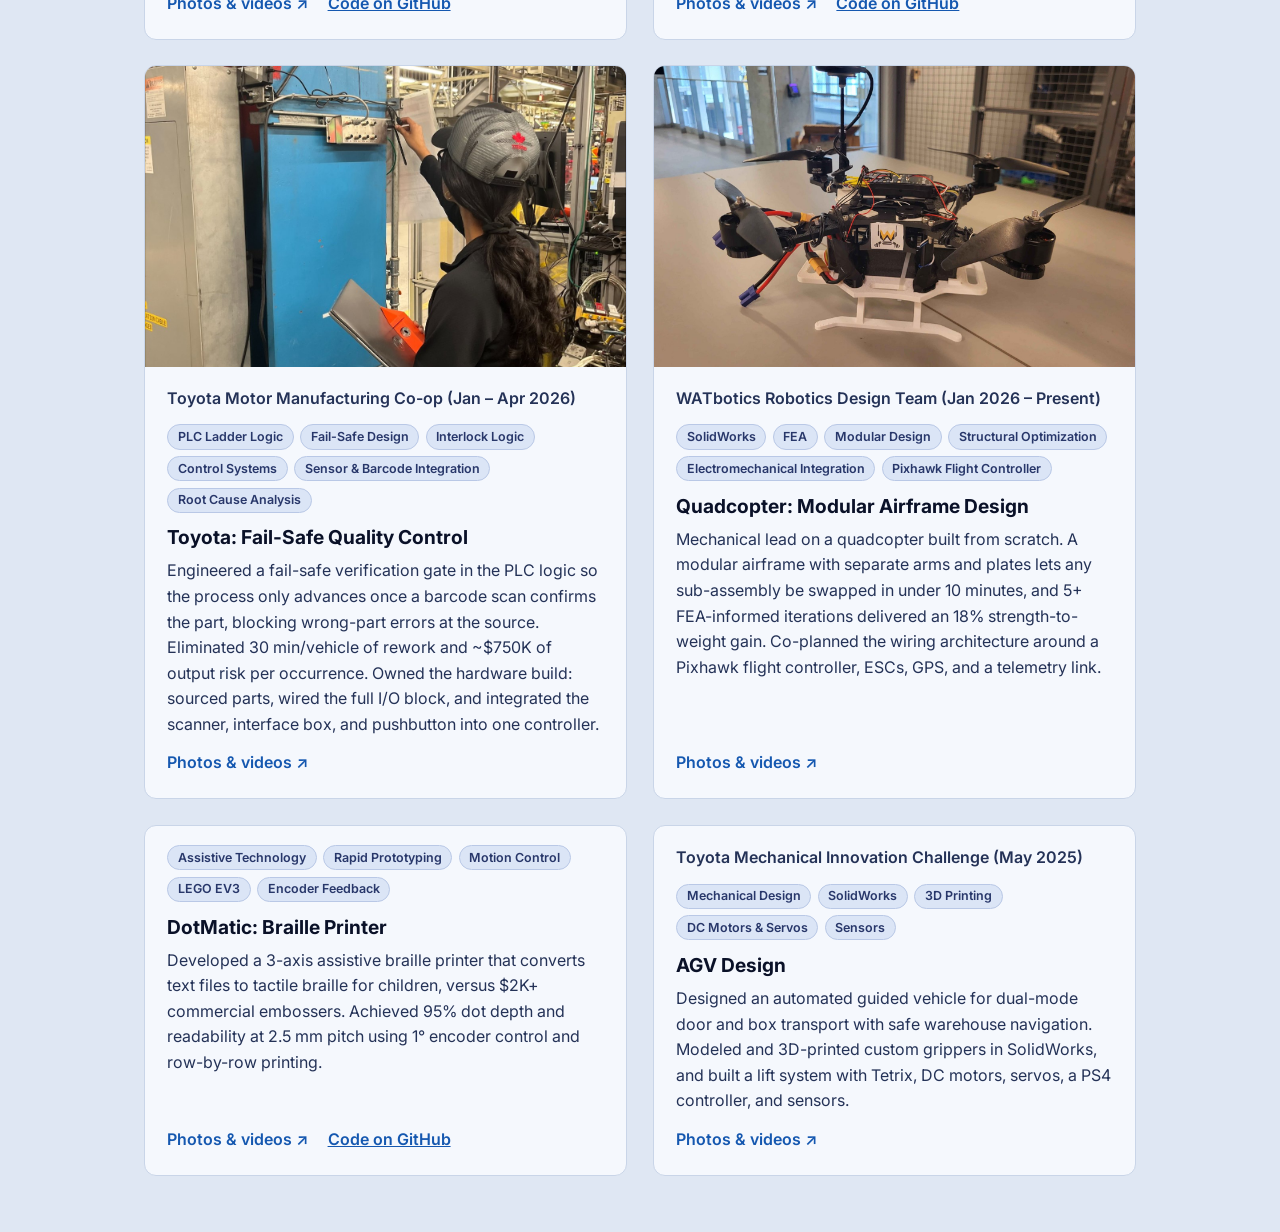
==== commit 4cde4943: "Update Google Drive links for project references" ====
--- a/index.html
+++ b/index.html
@@ -254,7 +254,7 @@
     <div class="card-body">
       <p class="date">Canadian Nuclear Laboratories Innovation Challenge (Feb 2026)</p>
       <p class="tag-row"><span class="tag tag-award">#1 Best Execution</span><span class="tag">Embedded Systems</span><span class="tag">Sensor Fusion</span><span class="tag">IoT</span><span class="tag">C++ Firmware</span><span class="tag">Alert Logic</span></p>
-      <h3><a href="https://drive.google.com/REPLACE-telligence" target="_blank" rel="noopener noreferrer">Telligence: Hazard Detection</a></h3>
+      <h3><a href="https://drive.google.com/drive/folders/11rDufe_LC2qje6mtKXrhwlUA1tSpqt4X?usp=sharing" target="_blank" rel="noopener noreferrer">Telligence: Hazard Detection</a></h3>
       <p>Integrated IMU, magnetometer, temperature/humidity, IR, and touch sensors into one hazard score, detecting 7/7 simulated hazards. A two-layer alert logic sends a 3 g+ crash to a critical LCD and buzzer warning in about 3 s. Non-blocking C++ firmware streams 8 channels every 5 s to off-site responders.</p>
       <p class="card-links"><span class="open">Photos &amp; videos ↗</span> <a class="code-link" href="https://github.com/khajani/Telligence" target="_blank" rel="noopener noreferrer">Code on GitHub</a></p>
     </div>
@@ -264,7 +264,7 @@
     <img src="portfolio-images/reflex/reflex-glove-and-hand-1.jpg" alt="ReFlex glove and teleoperated robotic hand" loading="lazy" />
     <div class="card-body">
       <p class="tag-row"><span class="tag">Biomechatronics</span><span class="tag">Wearable Sensing</span><span class="tag">HMI</span><span class="tag">Arduino</span><span class="tag">Servo Control</span><span class="tag">Tendon-Driven</span></p>
-      <h3><a href="https://drive.google.com/REPLACE-reflex" target="_blank" rel="noopener noreferrer">ReFlex: Teleoperated Robotic Hand</a></h3>
+      <h3><a href="https://drive.google.com/drive/folders/1Zd-vFPk2OB-JqJI7IxjMgrjdQcUxHLdJ?usp=sharing" target="_blank" rel="noopener noreferrer">ReFlex: Teleoperated Robotic Hand</a></h3>
       <p>Independently built a teleoperated robotic hand with custom flex-sensor mapping that mirrors operator gestures at 90% accuracy and under 500 ms delay. Designed the servo-actuated, tendon-driven finger mechanism through 4+ iterative prototypes.</p>
       <p class="card-links"><span class="open">Photos &amp; videos ↗</span> <a class="code-link" href="https://github.com/khajani/ReFlex-Teleoperated-Robotic-Hand" target="_blank" rel="noopener noreferrer">Code on GitHub</a></p>
     </div>
@@ -275,7 +275,7 @@
     <div class="card-body">
       <p class="date">Toyota Motor Manufacturing Co-op (Jan – Apr 2026)</p>
       <p class="tag-row"><span class="tag">PLC Ladder Logic</span><span class="tag">Fail-Safe Design</span><span class="tag">Interlock Logic</span><span class="tag">Control Systems</span><span class="tag">Sensor &amp; Barcode Integration</span><span class="tag">Root Cause Analysis</span></p>
-      <h3><a href="https://drive.google.com/REPLACE-toyota" target="_blank" rel="noopener noreferrer">Toyota: Fail-Safe Quality Control</a></h3>
+      <h3><a href="https://drive.google.com/drive/folders/1ncAszL6welNPQ_RWpnqk_8H8r1-maC90?usp=sharing" target="_blank" rel="noopener noreferrer">Toyota: Fail-Safe Quality Control</a></h3>
       <p>Engineered a fail-safe verification gate in the PLC logic so the process only advances once a barcode scan confirms the part, blocking wrong-part errors at the source. Eliminated 30 min/vehicle of rework and ~$750K of output risk per occurrence. Owned the hardware build: sourced parts, wired the full I/O block, and integrated the scanner, interface box, and pushbutton into one controller.</p>
       <p class="card-links"><span class="open">Photos &amp; videos ↗</span></p>
     </div>
@@ -286,7 +286,7 @@
     <div class="card-body">
       <p class="date">WATbotics Robotics Design Team (Jan 2026 – Present)</p>
       <p class="tag-row"><span class="tag">SolidWorks</span><span class="tag">FEA</span><span class="tag">Modular Design</span><span class="tag">Structural Optimization</span><span class="tag">Electromechanical Integration</span><span class="tag">Pixhawk Flight Controller</span></p>
-      <h3><a href="https://drive.google.com/REPLACE-quadcopter" target="_blank" rel="noopener noreferrer">Quadcopter: Modular Airframe Design</a></h3>
+      <h3><a href="https://drive.google.com/drive/folders/1-uPdbpQOx6q7DJtcYVbC3h56kHUPw5Um?usp=sharing" target="_blank" rel="noopener noreferrer">Quadcopter: Modular Airframe Design</a></h3>
       <p>Mechanical lead on a quadcopter built from scratch. A modular airframe with separate arms and plates lets any sub-assembly be swapped in under 10 minutes, and 5+ FEA-informed iterations delivered an 18% strength-to-weight gain. Co-planned the wiring architecture around a Pixhawk flight controller, ESCs, GPS, and a telemetry link.</p>
       <p class="card-links"><span class="open">Photos &amp; videos ↗</span></p>
     </div>
@@ -296,7 +296,7 @@
     <img src="portfolio-images/dotmatic-printer.jpg" alt="DotMatic braille printer" loading="lazy" onerror="this.remove()" />
     <div class="card-body">
       <p class="tag-row"><span class="tag">Assistive Technology</span><span class="tag">Rapid Prototyping</span><span class="tag">Motion Control</span><span class="tag">LEGO EV3</span><span class="tag">Encoder Feedback</span></p>
-      <h3><a href="https://drive.google.com/REPLACE-dotmatic" target="_blank" rel="noopener noreferrer">DotMatic: Braille Printer</a></h3>
+      <h3><a href="https://drive.google.com/drive/folders/1_jSpUnGA0VEho4bGcD1frsHrJldRIEm6?usp=sharing" target="_blank" rel="noopener noreferrer">DotMatic: Braille Printer</a></h3>
       <p>Developed a 3-axis assistive braille printer that converts text files to tactile braille for children, versus $2K+ commercial embossers. Achieved 95% dot depth and readability at 2.5 mm pitch using 1° encoder control and row-by-row printing.</p>
       <p class="card-links"><span class="open">Photos &amp; videos ↗</span> <a class="code-link" href="https://github.com/khajani/DotMatic" target="_blank" rel="noopener noreferrer">Code on GitHub</a></p>
     </div>
@@ -307,6 +307,6 @@
     <div class="card-body">
       <p class="date">Toyota Mechanical Innovation Challenge (May 2025)</p>
       <p class="tag-row"><span class="tag">Mechanical Design</span><span class="tag">SolidWorks</span><span class="tag">3D Printing</span><span class="tag">DC Motors &amp; Servos</span><span class="tag">Sensors</span></p>
-      <h3><a href="https://drive.google.com/REPLACE-agv" target="_blank" rel="noopener noreferrer">AGV Design</a></h3>
+      <h3><a href="https://drive.google.com/drive/folders/1nsKuZa23xZysXQ6QYS2UzOtEibXFjWFJ?usp=sharing" target="_blank" rel="noopener noreferrer">AGV Design</a></h3>
       <p>Designed an automated guided vehicle for dual-mode door and box transport with safe warehouse navigation. Modeled and 3D-printed custom grippers in SolidWorks, and built a lift system with Tetrix, DC motors, servos, a PS4 controller, and sensors.</p>
       <p class="card-links"><span class="open">Photos &amp; videos ↗</span> <a class="code-link" href="
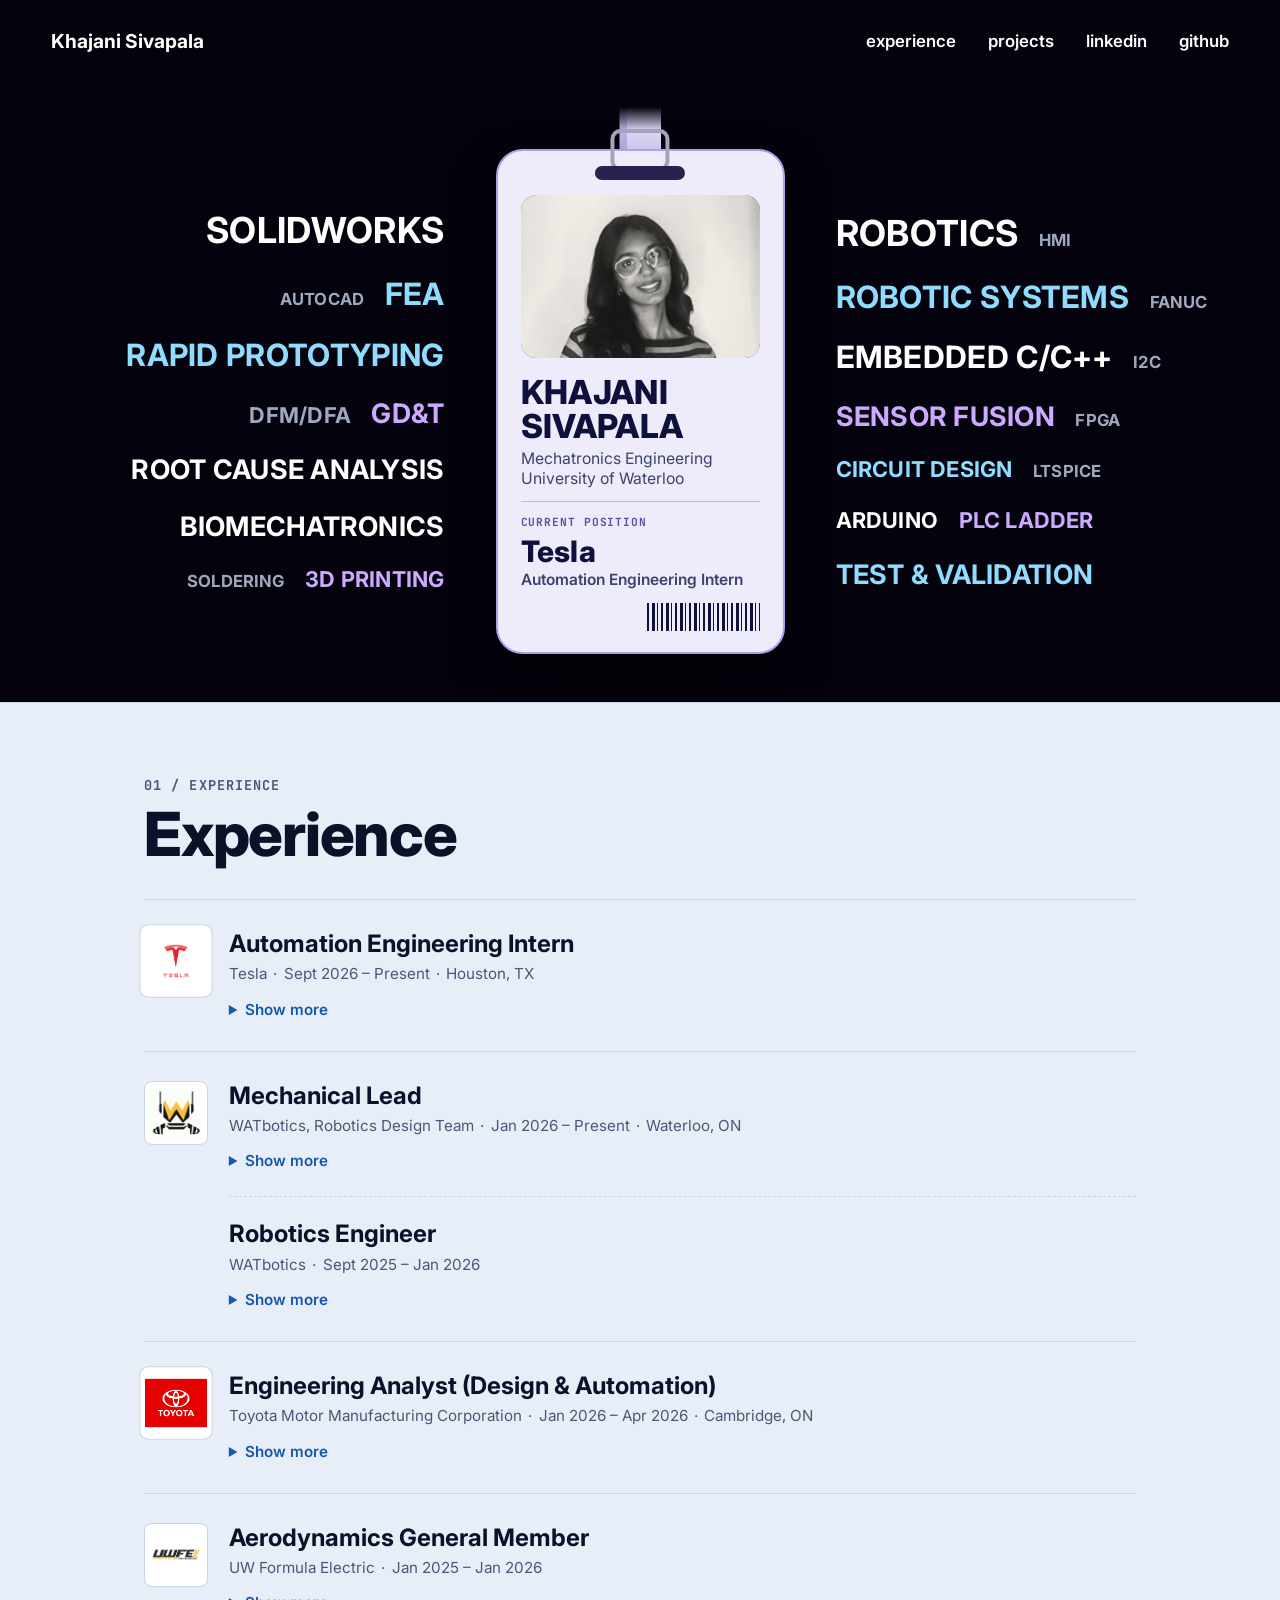
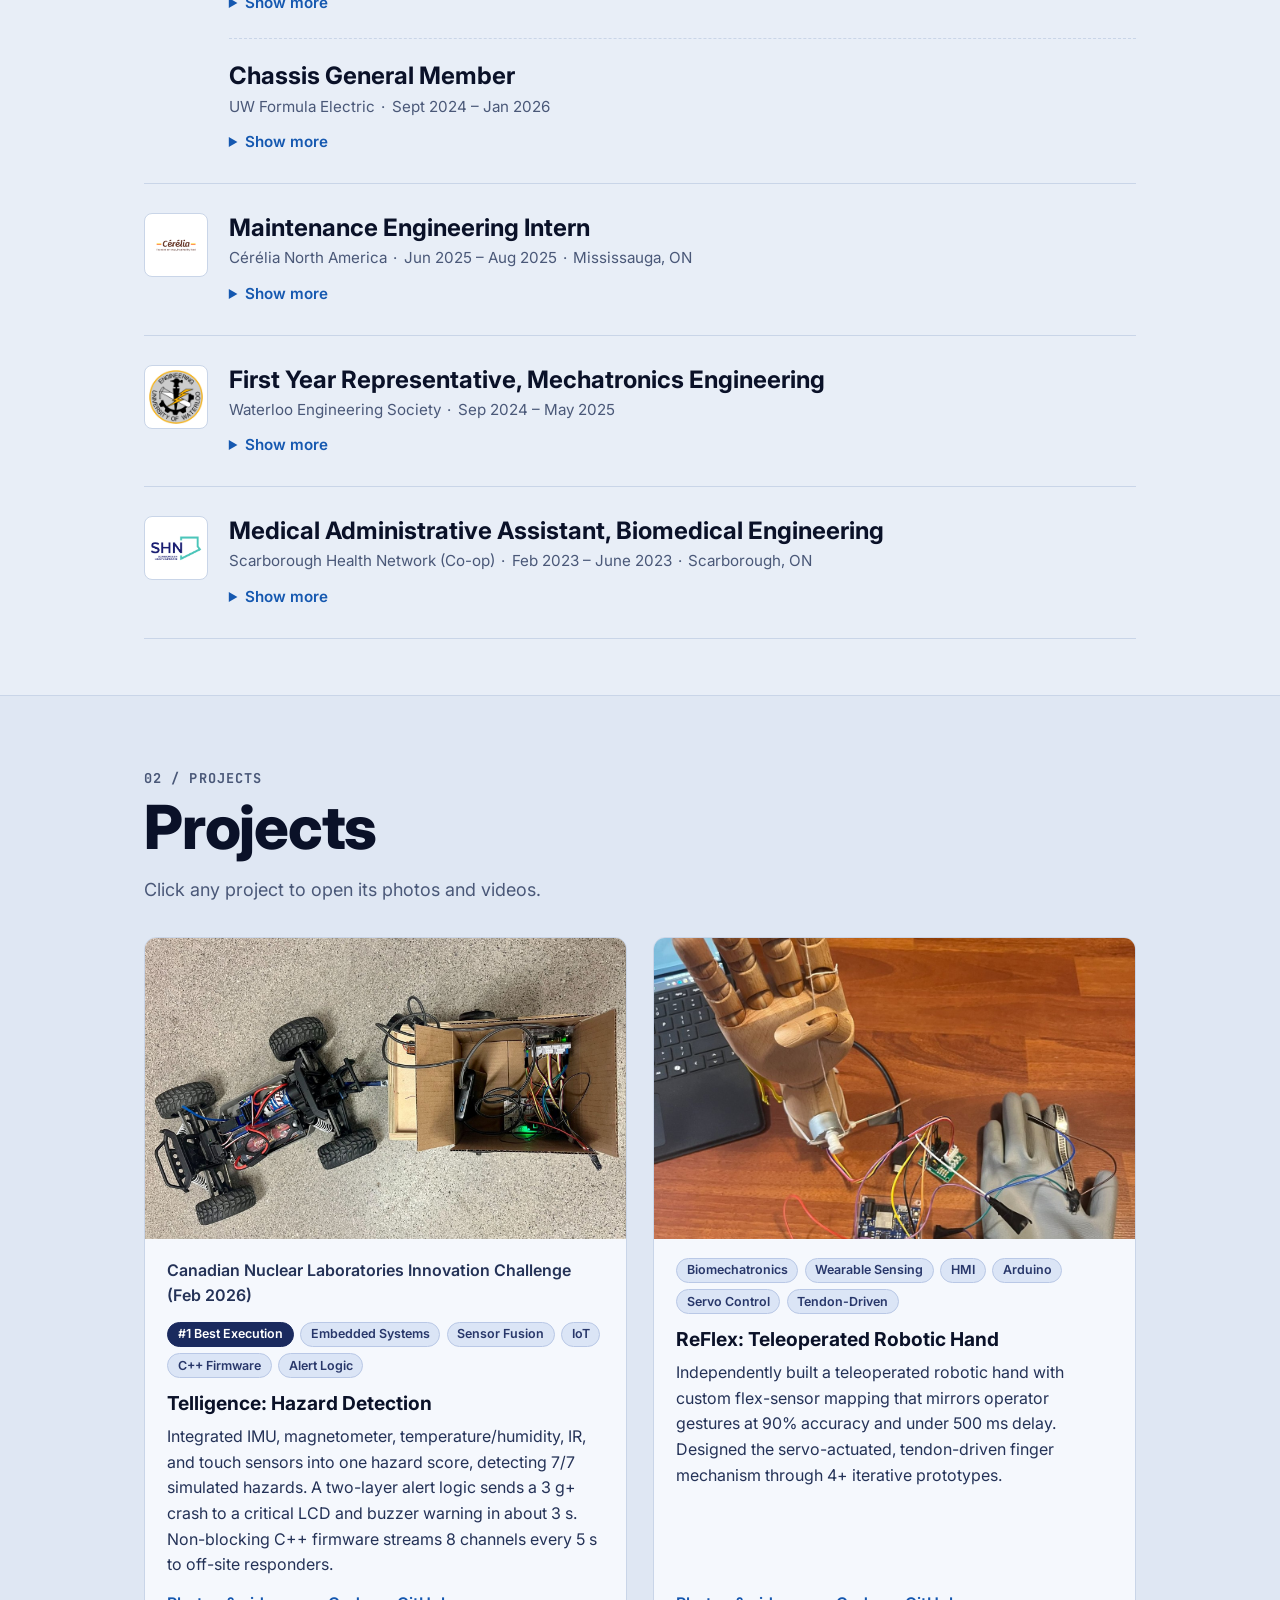
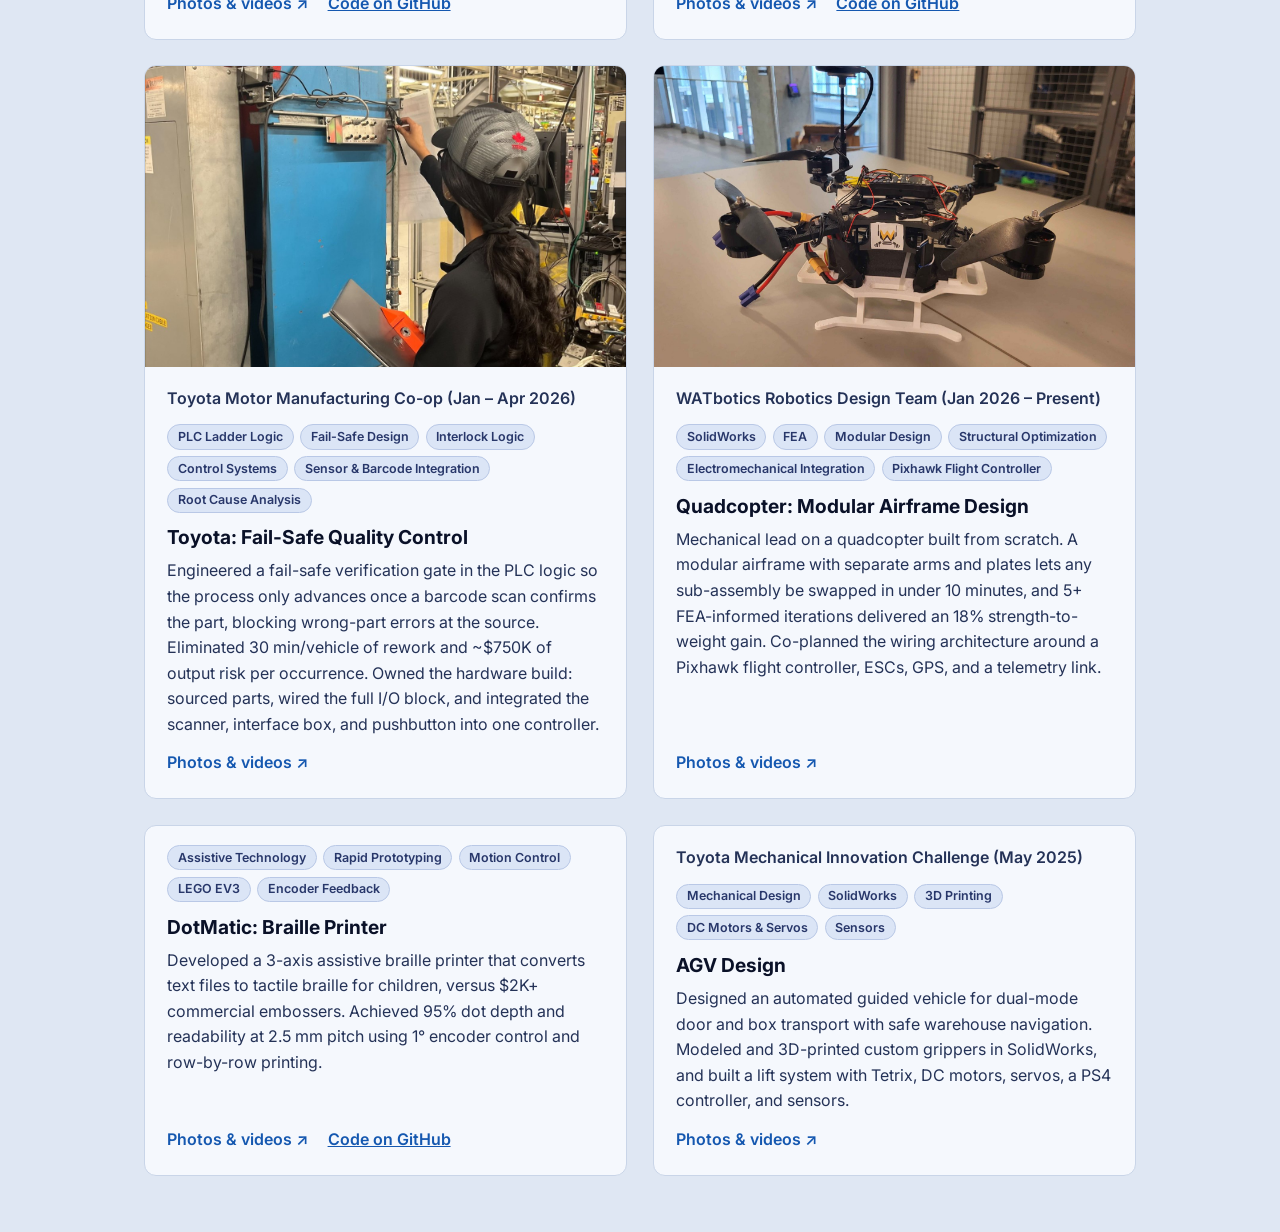
==== commit 719e3da3: "Update index.html" ====
--- a/index.html
+++ b/index.html
@@ -22,7 +22,6 @@
     <ul class="nav-links">
       <li><a href="#experience">experience</a></li>
       <li><a href="#projects">projects</a></li>
-      <li><a href="resume.pdf" target="_blank" rel="noopener noreferrer">resume</a></li>
       <li><a href="https://www.linkedin.com/in/khajani-sivapala/" target="_blank" rel="noopener noreferrer">linkedin</a></li>
       <li><a href="https://github.com/khajani" target="_blank" rel="noopener noreferrer">github</a></li>
     </ul>
